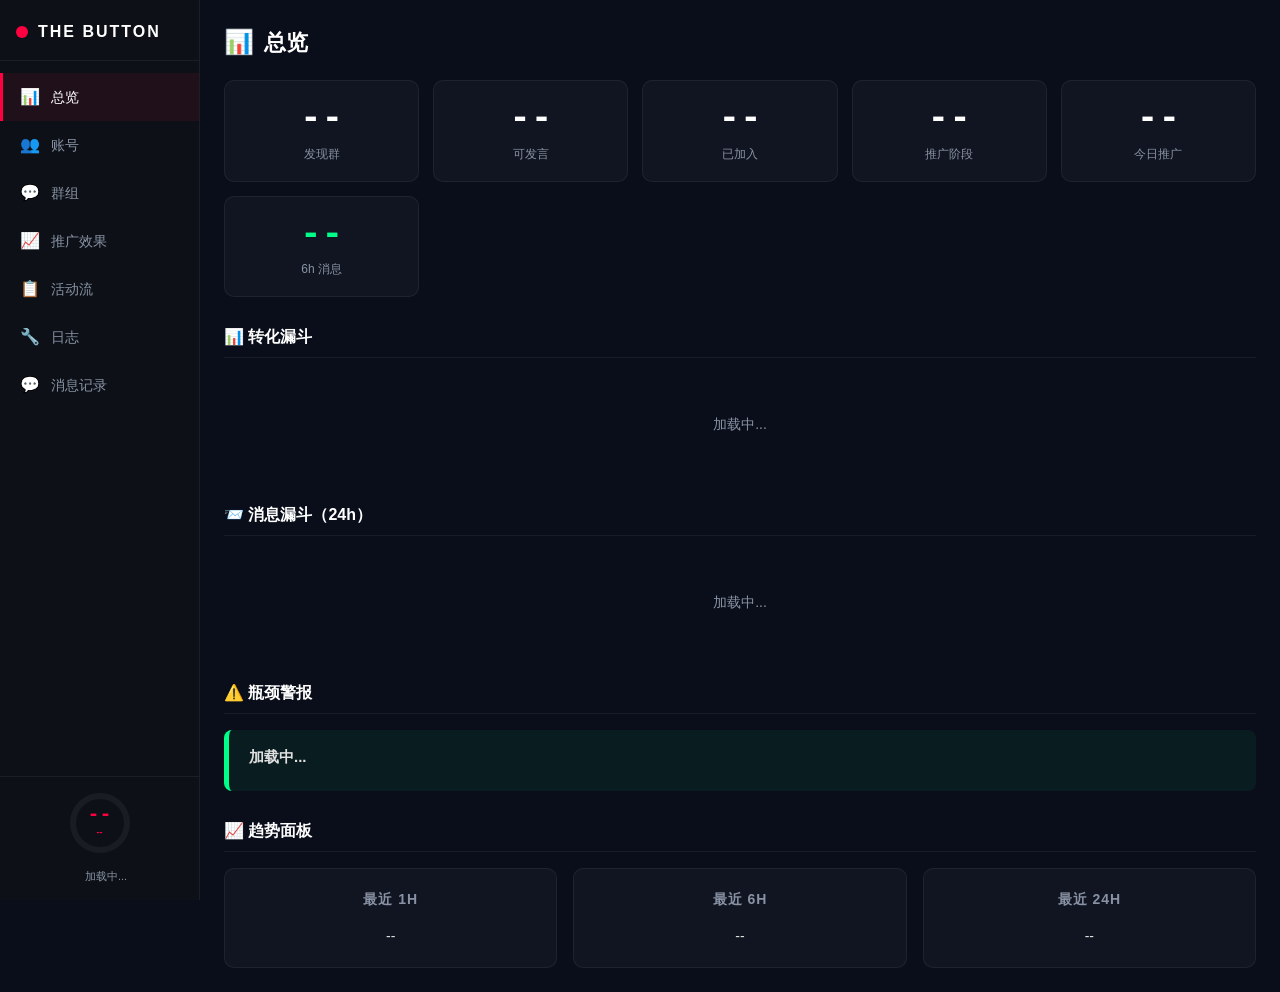
==== dashboard/index.html @ f2b6efcd "Initial public portfolio: multi-agent orchestration system. Redacted sessions, phones, proxies, and " ====
<!DOCTYPE html>
<html lang="zh-CN">
<head>
<meta charset="UTF-8">
<meta name="viewport" content="width=device-width, initial-scale=1.0">
<title>THE BUTTON — 推广作战中心</title>
<style>
/* ══════════════════════════════════════════
   SIDEBAR DASHBOARD — Pure CSS + JS
   ══════════════════════════════════════════ */

/* ── Reset ── */
*, *::before, *::after { box-sizing: border-box; margin: 0; padding: 0; }

:root {
  --bg: #0a0e1a;
  --sidebar-bg: #0d1117;
  --accent: #ff0040;
  --success: #00ff88;
  --warn: #ffaa00;
  --card-bg: rgba(255,255,255,0.03);
  --card-border: rgba(255,255,255,0.06);
  --text: #e0e0e0;
  --text-dim: #8892a4;
  --num: #ffffff;
  --font-mono: 'Courier New', 'Consolas', monospace;
  --sidebar-w: 200px;
}

html { font-size: 14px; }
body {
  font-family: -apple-system, BlinkMacSystemFont, 'Segoe UI', 'PingFang SC', 'Microsoft YaHei', sans-serif;
  background: var(--bg);
  color: var(--text);
  min-height: 100vh;
  line-height: 1.5;
  overflow-x: hidden;
}

/* ── Scrollbar ── */
::-webkit-scrollbar { width: 6px; }
::-webkit-scrollbar-track { background: transparent; }
::-webkit-scrollbar-thumb { background: rgba(255,255,255,0.1); border-radius: 3px; }

/* ══════════════════════════════════════════
   SIDEBAR
   ══════════════════════════════════════════ */
.sidebar {
  position: fixed; left: 0; top: 0; bottom: 0;
  width: var(--sidebar-w);
  background: var(--sidebar-bg);
  border-right: 1px solid rgba(255,255,255,0.06);
  display: flex; flex-direction: column;
  z-index: 200;
  transition: transform 0.3s ease;
}

.sidebar-logo {
  display: flex; align-items: center; gap: 10px;
  padding: 20px 16px 16px;
  border-bottom: 1px solid rgba(255,255,255,0.06);
}
.sidebar-logo-dot {
  width: 12px; height: 12px; border-radius: 50%; background: var(--accent);
  animation: pulse-dot 1.5s infinite; flex-shrink: 0;
}
.sidebar-logo-text {
  font-size: 16px; font-weight: 800; letter-spacing: 2px; color: #fff;
  text-transform: uppercase;
}

.sidebar-nav {
  flex: 1; padding: 12px 0; overflow-y: auto;
}

.nav-item {
  display: flex; align-items: center; gap: 10px;
  padding: 12px 16px; cursor: pointer; position: relative;
  color: var(--text-dim); font-size: 14px; font-weight: 500;
  transition: all 0.2s; border-left: 3px solid transparent;
  user-select: none;
}
.nav-item:hover {
  background: rgba(255,255,255,0.04); color: var(--text);
}
.nav-item.active {
  background: rgba(255,0,64,0.08); color: #fff;
  border-left-color: var(--accent);
}
.nav-item-icon { font-size: 16px; width: 22px; text-align: center; flex-shrink: 0; }
.nav-item-label { white-space: nowrap; }

.sidebar-bottom {
  border-top: 1px solid rgba(255,255,255,0.06);
  padding: 16px; display: flex; flex-direction: column; align-items: center; gap: 8px;
}

/* Sidebar mini score ring */
.sidebar-ring-wrap { position: relative; width: 60px; height: 60px; }
.sidebar-ring {
  width: 100%; height: 100%; border-radius: 50%;
  background: conic-gradient(var(--accent) 0deg, rgba(255,255,255,0.05) 0deg);
  display: flex; align-items: center; justify-content: center;
  transition: background 0.8s ease;
}
.sidebar-ring-inner {
  width: 48px; height: 48px; border-radius: 50%;
  background: var(--sidebar-bg);
  display: flex; flex-direction: column; align-items: center; justify-content: center;
}
.sidebar-score-num {
  font-size: 20px; font-weight: 900; line-height: 1;
  font-family: var(--font-mono);
  transition: color 0.5s;
}
.sidebar-score-label {
  font-size: 9px; font-weight: 700; margin-top: 1px;
  color: var(--accent);
}

.sidebar-pulse {
  font-size: 11px; color: var(--text-dim); text-align: center; line-height: 1.4;
}
.sidebar-pulse-dot {
  display: inline-block; width: 6px; height: 6px; border-radius: 50%;
  margin-right: 4px; vertical-align: middle;
}
.sidebar-pulse-dot.green { background: var(--success); animation: pulse-dot 1.5s infinite; }
.sidebar-pulse-dot.yellow { background: var(--warn); }
.sidebar-pulse-dot.red { background: var(--accent); }

/* ── Hamburger (mobile) ── */
.hamburger {
  display: none; position: fixed; top: 12px; left: 12px; z-index: 300;
  width: 40px; height: 40px; border-radius: 8px;
  background: var(--sidebar-bg); border: 1px solid rgba(255,255,255,0.1);
  cursor: pointer; align-items: center; justify-content: center;
  font-size: 20px; color: #fff;
}
.sidebar-overlay {
  display: none; position: fixed; inset: 0; background: rgba(0,0,0,0.5);
  z-index: 150;
}

/* ══════════════════════════════════════════
   CONTENT AREA
   ══════════════════════════════════════════ */
.content {
  margin-left: var(--sidebar-w);
  padding: 24px;
  min-height: 100vh;
}

.page { display: none; }
.page.active { display: block; }

.page-title {
  font-size: 22px; font-weight: 800; color: #fff; margin-bottom: 20px;
  display: flex; align-items: center; gap: 10px;
}
.page-title-icon { font-size: 24px; }

/* ══════════════════════════════════════════
   OVERVIEW PAGE
   ══════════════════════════════════════════ */
.kpi-cards {
  display: grid; grid-template-columns: repeat(auto-fill, minmax(180px, 1fr)); gap: 14px;
  margin-bottom: 28px;
}
.kpi-card {
  background: var(--card-bg); border: 1px solid var(--card-border); border-radius: 10px;
  padding: 18px; text-align: center;
  transition: border-color 0.3s;
}
.kpi-card:hover { border-color: rgba(255,255,255,0.12); }
.kpi-card-num {
  font-size: 36px; font-weight: 900; color: var(--num); font-family: var(--font-mono);
  line-height: 1.1; transition: transform 0.3s;
}
.kpi-card-label { font-size: 12px; color: var(--text-dim); margin-top: 6px; }

/* Funnel */
.section-title {
  font-size: 16px; font-weight: 700; color: #fff; margin-bottom: 16px;
  display: flex; align-items: center; gap: 8px;
  padding-bottom: 8px; border-bottom: 1px solid var(--card-border);
}
.funnel-row {
  display: flex; align-items: center; gap: 12px;
  margin-bottom: 8px; padding: 6px 0;
}
.funnel-label { width: 100px; font-size: 13px; color: var(--text-dim); text-align: right; flex-shrink: 0; }
.funnel-num { width: 60px; font-size: 20px; font-weight: 800; color: var(--num); font-family: var(--font-mono); text-align: right; flex-shrink: 0; }
.funnel-bar-wrap { flex: 1; height: 28px; background: rgba(255,255,255,0.03); border-radius: 4px; overflow: hidden; }
.funnel-bar {
  height: 100%; border-radius: 4px;
  transition: width 0.8s ease;
  min-width: 2px;
}
.funnel-pct { width: 55px; font-size: 13px; color: var(--text-dim); font-family: var(--font-mono); flex-shrink: 0; }
.funnel-bar.fb-0 { background: linear-gradient(90deg, #4488ff, #66aaff); }
.funnel-bar.fb-1 { background: linear-gradient(90deg, #3399ff, #55bbff); }
.funnel-bar.fb-2 { background: linear-gradient(90deg, #22aa66, #44cc88); }
.funnel-bar.fb-3 { background: linear-gradient(90deg, #44bb55, #66dd77); }
.funnel-bar.fb-4 { background: linear-gradient(90deg, #aaaa22, #cccc44); }
.funnel-bar.fb-5 { background: linear-gradient(90deg, #dd8822, #ffaa44); }
.funnel-bar.fb-6 { background: linear-gradient(90deg, #dd4422, #ff6644); }
.funnel-bar.fb-7 { background: linear-gradient(90deg, #cc2244, #ee4466); }

/* Bottleneck */
.alert-box {
  border-radius: 8px; padding: 16px 20px; position: relative;
  border-left: 5px solid var(--accent);
  background: rgba(255,0,64,0.06);
  animation: alert-shake 4s ease-in-out infinite;
  margin-bottom: 20px;
}
.alert-box.alert-green {
  border-left-color: var(--success);
  background: rgba(0,255,136,0.06);
  animation: none;
}
.alert-box.alert-orange {
  border-left-color: var(--warn);
  background: rgba(255,170,0,0.06);
}
.alert-title { font-size: 15px; font-weight: 700; margin-bottom: 6px; }
.alert-desc { font-size: 13px; color: var(--text-dim); line-height: 1.6; }
.alert-tip { font-size: 13px; color: var(--warn); margin-top: 8px; }

@keyframes alert-shake {
  0%, 90%, 100% { transform: translateX(0); }
  92% { transform: translateX(-2px); }
  94% { transform: translateX(2px); }
  96% { transform: translateX(-1px); }
  98% { transform: translateX(1px); }
}

/* Trends */
.trends-grid { display: grid; grid-template-columns: repeat(3, 1fr); gap: 16px; }
.trend-col {
  background: var(--card-bg); border: 1px solid var(--card-border);
  border-radius: 10px; padding: 20px; text-align: center;
}
.trend-period { font-size: 14px; font-weight: 700; color: var(--text-dim); margin-bottom: 16px; text-transform: uppercase; letter-spacing: 1px; }
.trend-item { margin-bottom: 12px; }
.trend-num { font-size: 28px; font-weight: 800; color: var(--num); font-family: var(--font-mono); }
.trend-label { font-size: 12px; color: var(--text-dim); margin-top: 2px; }

/* ══════════════════════════════════════════
   ACCOUNTS PAGE
   ══════════════════════════════════════════ */
.accounts-grid {
  display: flex; flex-direction: column; gap: 6px;
}
.account-card {
  background: var(--card-bg); border-radius: 8px; padding: 0;
  border: 1px solid var(--card-border);
  transition: border-color 0.3s;
  overflow: hidden;
}
.account-card:hover { border-color: rgba(255,255,255,0.12); }
.account-card.expanded { border-color: rgba(255,0,64,0.3); }
.account-row {
  display: flex; align-items: center; gap: 12px; padding: 10px 14px; cursor: pointer;
}
.account-row:hover { background: rgba(255,255,255,0.02); }
.account-status-dot { width: 8px; height: 8px; border-radius: 50%; flex-shrink: 0; }
.account-id { font-weight: 700; font-size: 13px; color: #fff; width: 32px; flex-shrink: 0; }
.account-phone { font-size: 13px; color: var(--text-dim); width: 110px; flex-shrink: 0; font-family: var(--font-mono); }
.account-stat { font-size: 12px; color: var(--text-dim); text-align: center; min-width: 55px; }
.account-stat-val { font-size: 16px; font-weight: 700; color: #fff; }
.account-stat-label { font-size: 10px; margin-top: 1px; }
.account-idle-tag { font-size: 11px; color: var(--accent); font-weight: 700; }
.account-expand-btn {
  margin-left: auto; font-size: 18px; color: var(--text-dim); flex-shrink: 0;
  width: 32px; text-align: center; transition: transform 0.3s;
}
.account-card.expanded .account-expand-btn { transform: rotate(180deg); }
.account-groups-inner {
  display: none; padding: 8px 14px 12px; border-top: 1px solid rgba(255,255,255,0.05);
  overflow-x: auto;
}
.account-card.expanded .account-groups-inner { display: block; }
.account-groups-inner table { width: 100%; min-width: 400px; }
.account-name { display: none; } /* legacy, unused in new layout */
.account-meta { display: none; } /* legacy, unused in new layout */

/* ══════════════════════════════════════════
   GROUPS PAGE
   ══════════════════════════════════════════ */
.group-filters { display: flex; gap: 8px; margin-bottom: 14px; flex-wrap: wrap; }
.grade-btn {
  padding: 5px 16px; border-radius: 16px; border: 1px solid var(--card-border);
  background: transparent; color: var(--text-dim); font-size: 13px; cursor: pointer;
  transition: all 0.2s;
}
.grade-btn:hover, .grade-btn.active { background: var(--accent); color: #fff; border-color: var(--accent); }

.status-filter { display: flex; gap: 8px; margin-bottom: 14px; }
.status-btn {
  padding: 5px 16px; border-radius: 16px; border: 1px solid var(--card-border);
  background: transparent; color: var(--text-dim); font-size: 13px; cursor: pointer;
  transition: all 0.2s;
}
.status-btn:hover, .status-btn.active { background: rgba(255,255,255,0.1); color: #fff; border-color: rgba(255,255,255,0.2); }

.data-table { width: 100%; border-collapse: collapse; font-size: 13px; }
.data-table th {
  text-align: left; padding: 10px 12px; color: var(--text-dim); font-weight: 600;
  border-bottom: 1px solid var(--card-border); font-size: 12px; white-space: nowrap;
}
.data-table td { padding: 9px 12px; border-bottom: 1px solid rgba(255,255,255,0.02); }
.data-table tr:hover td { background: rgba(255,255,255,0.02); }
.badge {
  display: inline-block; padding: 2px 8px; border-radius: 10px;
  font-size: 11px; font-weight: 700;
}
.badge-S { background: rgba(255,0,128,0.15); color: #ff0080; }
.badge-A { background: rgba(0,255,136,0.15); color: var(--success); }
.badge-B { background: rgba(68,170,255,0.15); color: #44aaff; }
.badge-C { background: rgba(255,170,0,0.15); color: var(--warn); }
.badge-D { background: rgba(255,0,64,0.15); color: var(--accent); }
.badge-F { background: rgba(255,255,255,0.05); color: var(--text-dim); }

.pagination {
  display: flex; align-items: center; gap: 12px; margin-top: 16px; justify-content: center;
}
.page-btn {
  padding: 6px 14px; border-radius: 6px; border: 1px solid var(--card-border);
  background: transparent; color: var(--text); font-size: 13px; cursor: pointer;
  transition: all 0.2s;
}
.page-btn:hover { background: rgba(255,255,255,0.06); }
.page-btn:disabled { opacity: 0.3; cursor: not-allowed; }
.page-info { font-size: 13px; color: var(--text-dim); }

/* ══════════════════════════════════════════
   PROMO PAGE
   ══════════════════════════════════════════ */
.promo-section { margin-bottom: 28px; }
.progress-wrap {
  background: rgba(255,255,255,0.05); border-radius: 8px; height: 24px;
  overflow: hidden; position: relative; margin-top: 8px;
}
.progress-bar {
  height: 100%; border-radius: 8px;
  background: linear-gradient(90deg, var(--accent), #ff4466);
  transition: width 0.8s ease;
  display: flex; align-items: center; justify-content: flex-end; padding-right: 8px;
  font-size: 11px; font-weight: 700; color: #fff; min-width: 30px;
}
.promo-stat-row {
  display: flex; justify-content: space-between; align-items: center;
  padding: 8px 0; border-bottom: 1px solid rgba(255,255,255,0.03);
  font-size: 13px;
}
.promo-stat-label { color: var(--text-dim); }
.promo-stat-val { color: var(--num); font-weight: 700; font-family: var(--font-mono); }

.top-list { margin-top: 8px; }
.top-item {
  display: flex; align-items: center; gap: 10px; padding: 6px 0;
  border-bottom: 1px solid rgba(255,255,255,0.02); font-size: 13px;
}
.top-rank { width: 24px; height: 24px; border-radius: 50%; background: rgba(255,255,255,0.06); display: flex; align-items: center; justify-content: center; font-size: 11px; font-weight: 700; color: var(--text-dim); flex-shrink: 0; }
.top-name { flex: 1; overflow: hidden; text-overflow: ellipsis; white-space: nowrap; }
.top-val { font-family: var(--font-mono); font-weight: 700; color: var(--num); flex-shrink: 0; }

.phase-bars { margin-top: 8px; }
.phase-bar-row { display: flex; align-items: center; gap: 10px; margin-bottom: 6px; }
.phase-bar-label { width: 100px; font-size: 12px; color: var(--text-dim); text-align: right; flex-shrink: 0; }
.phase-bar-track { flex: 1; height: 20px; background: rgba(255,255,255,0.03); border-radius: 4px; overflow: hidden; }
.phase-bar-fill { height: 100%; border-radius: 4px; transition: width 0.6s ease; background: linear-gradient(90deg, #4488ff, #66aaff); }
.phase-bar-val { width: 40px; font-size: 12px; color: var(--text-dim); font-family: var(--font-mono); flex-shrink: 0; }

/* ══════════════════════════════════════════
   ACTIVITY PAGE
   ══════════════════════════════════════════ */
.timeline { position: relative; padding-left: 28px; }
.timeline::before {
  content: ''; position: absolute; left: 10px; top: 0; bottom: 0;
  width: 2px; background: rgba(255,255,255,0.06);
}
.timeline-item {
  position: relative; padding: 10px 0 10px 0;
  border-bottom: 1px solid rgba(255,255,255,0.02);
}
.timeline-item::before {
  content: ''; position: absolute; left: -22px; top: 14px;
  width: 8px; height: 8px; border-radius: 50%;
  background: var(--card-border);
}
.timeline-item.type-link::before { background: #4488ff; }
.timeline-item.type-message::before { background: var(--success); }
.timeline-item.type-join::before { background: #ff6b00; }
.timeline-item.type-discover::before { background: #ff0080; }
.timeline-time { font-size: 11px; color: var(--text-dim); font-family: var(--font-mono); }
.timeline-icon { margin-right: 6px; }
.timeline-text { font-size: 13px; color: var(--text); margin-top: 2px; }

/* ══════════════════════════════════════════
   LOGS PAGE
   ══════════════════════════════════════════ */
.log-container {
  background: #050810; border-radius: 8px; padding: 16px;
  font-family: var(--font-mono); font-size: 12px; line-height: 1.8;
  height: calc(100vh - 120px); overflow-y: auto; color: #88cc88;
}
.log-line { white-space: pre-wrap; word-break: break-all; }
.log-line .log-ts { color: #555; }
.log-line .log-warn { color: var(--warn); font-weight: 600; }
.log-line .log-err { color: var(--accent); font-weight: 600; }
.log-line .log-info { color: #66aaff; }
.log-line .log-success { color: var(--success); }

/* ══════════════════════════════════════════
   ANIMATIONS
   ══════════════════════════════════════════ */
.num-flash { animation: num-pop 0.4s ease; }
@keyframes num-pop {
  0% { transform: scale(1); }
  30% { transform: scale(1.12); filter: brightness(1.5); }
  100% { transform: scale(1); filter: brightness(1); }
}

@keyframes pulse-dot {
  0%, 100% { opacity: 1; transform: scale(1); }
  50% { opacity: 0.4; transform: scale(0.7); }
}

/* Score tiers */
.score-tier-red { color: var(--accent); }
.score-tier-orange { color: #ff6b00; }
.score-tier-yellow { color: var(--warn); }
.score-tier-green { color: #44cc77; }
.score-tier-neon { color: var(--success); animation: neon-pulse 1.5s infinite; }

@keyframes neon-pulse {
  0%, 100% { text-shadow: 0 0 10px var(--success), 0 0 30px var(--success), 0 0 60px rgba(0,255,136,0.3); }
  50% { text-shadow: 0 0 20px var(--success), 0 0 50px var(--success), 0 0 100px rgba(0,255,136,0.5); }
}

/* ── Loading placeholder ── */
.loading-msg {
  padding: 40px; text-align: center; color: var(--text-dim); font-size: 14px;
}

/* ══════════════════════════════════════════
   RESPONSIVE — Mobile (<768px)
   ══════════════════════════════════════════ */
@media (max-width: 768px) {
  .sidebar { transform: translateX(-100%); }
  .sidebar.open { transform: translateX(0); }
  .sidebar-overlay.open { display: block; }
  .hamburger { display: flex; }
  .content { margin-left: 0; padding: 16px; padding-top: 60px; }
  .kpi-cards { grid-template-columns: repeat(2, 1fr); }
  .trends-grid { grid-template-columns: 1fr; }
  .accounts-grid { grid-template-columns: 1fr; }
  .data-table { font-size: 12px; }
  .data-table th, .data-table td { padding: 6px 8px; }
  .page-title { font-size: 18px; }
}

@media (max-width: 480px) {
  .kpi-cards { grid-template-columns: 1fr 1fr; gap: 8px; }
  .kpi-card { padding: 12px; }
  .kpi-card-num { font-size: 28px; }
  .funnel-row { flex-wrap: wrap; }
  .funnel-label { width: 70px; font-size: 12px; }
  .funnel-num { font-size: 16px; width: 45px; }
}
</style>
</head>
<body>

<!-- ═══════════════════════════════════════
     HAMBURGER (mobile only)
     ═══════════════════════════════════════ -->
<button class="hamburger" id="hamburger" onclick="toggleSidebar()">☰</button>
<div class="sidebar-overlay" id="sidebar-overlay" onclick="toggleSidebar()"></div>

<!-- ═══════════════════════════════════════
     SIDEBAR
     ═══════════════════════════════════════ -->
<nav class="sidebar" id="sidebar">
  <div class="sidebar-logo">
    <div class="sidebar-logo-dot"></div>
    <span class="sidebar-logo-text">THE BUTTON</span>
  </div>

  <div class="sidebar-nav">
    <div class="nav-item active" id="nav-overview" onclick="switchPage('overview')">
      <span class="nav-item-icon">📊</span><span class="nav-item-label">总览</span>
    </div>
    <div class="nav-item" id="nav-accounts" onclick="switchPage('accounts')">
      <span class="nav-item-icon">👥</span><span class="nav-item-label">账号</span>
    </div>
    <div class="nav-item" id="nav-groups" onclick="switchPage('groups')">
      <span class="nav-item-icon">💬</span><span class="nav-item-label">群组</span>
    </div>
    <div class="nav-item" id="nav-promo" onclick="switchPage('promo')">
      <span class="nav-item-icon">📈</span><span class="nav-item-label">推广效果</span>
    </div>
    <div class="nav-item" id="nav-activity" onclick="switchPage('activity')">
      <span class="nav-item-icon">📋</span><span class="nav-item-label">活动流</span>
    </div>
    <div class="nav-item" id="nav-logs" onclick="switchPage('logs')">
      <span class="nav-item-icon">🔧</span><span class="nav-item-label">日志</span>
    </div>
    <div class="nav-item" id="nav-msgview" onclick="switchPage('msgview')">
      <span class="nav-item-icon">💬</span><span class="nav-item-label">消息记录</span>
    </div>
  </div>

  <div class="sidebar-bottom">
    <div class="sidebar-ring-wrap">
      <div class="sidebar-ring" id="sidebar-ring">
        <div class="sidebar-ring-inner">
          <div class="sidebar-score-num score-tier-red" id="sidebar-score-num">--</div>
          <div class="sidebar-score-label" id="sidebar-score-label">--</div>
        </div>
      </div>
    </div>
    <div id="sidebar-score-details"></div>
    <div class="sidebar-pulse" id="sidebar-pulse">
      <span class="sidebar-pulse-dot"></span> 加载中...
    </div>
  </div>
</nav>

<!-- ═══════════════════════════════════════
     CONTENT AREA
     ═══════════════════════════════════════ -->
<div class="content">

  <!-- ══ PAGE: OVERVIEW ══ -->
  <div class="page active" id="page-overview">
    <div class="page-title"><span class="page-title-icon">📊</span> 总览</div>

    <div class="kpi-cards" id="kpi-cards">
      <div class="kpi-card"><div class="kpi-card-num" id="kpi-discovered">--</div><div class="kpi-card-label">发现群</div></div>
      <div class="kpi-card"><div class="kpi-card-num" id="kpi-speakable">--</div><div class="kpi-card-label">可发言</div></div>
      <div class="kpi-card"><div class="kpi-card-num" id="kpi-joined">--</div><div class="kpi-card-label">已加入</div></div>
      <div class="kpi-card"><div class="kpi-card-num" id="kpi-phase">--</div><div class="kpi-card-label">推广阶段</div></div>
      <div class="kpi-card"><div class="kpi-card-num" id="kpi-today">--</div><div class="kpi-card-label">今日推广</div></div>
      <div class="kpi-card"><div class="kpi-card-num" id="kpi-msg6h" style="color:var(--success)">--</div><div class="kpi-card-label">6h 消息</div></div>
    </div>

    <section style="margin-bottom:28px">
      <div class="section-title">📊 转化漏斗</div>
      <div id="funnel-container"><div class="loading-msg">加载中...</div></div>
    </section>

    <section style="margin-bottom:28px">
      <div class="section-title">📨 消息漏斗（24h）</div>
      <div id="msg-funnel-container"><div class="loading-msg">加载中...</div></div>
    </section>

    <section style="margin-bottom:28px">
      <div id="delivery-rate-card"></div>
    </section>

    <section style="margin-bottom:28px">
      <div id="join-failures-card"></div>
    </section>

    <section style="margin-bottom:28px" id="bottleneck-section">
      <div class="section-title">⚠️ 瓶颈警报</div>
      <div id="bottleneck-container"><div class="alert-box alert-green"><div class="alert-title">加载中...</div></div></div>
    </section>

    <section>
      <div class="section-title">📈 趋势面板</div>
      <div class="trends-grid" id="trends-grid">
        <div class="trend-col"><div class="trend-period">最近 1h</div><div id="trend-1h">--</div></div>
        <div class="trend-col"><div class="trend-period">最近 6h</div><div id="trend-6h">--</div></div>
        <div class="trend-col"><div class="trend-period">最近 24h</div><div id="trend-24h">--</div></div>
      </div>
    </section>
  </div>

  <!-- ══ PAGE: ACCOUNTS ══ -->
  <div class="page" id="page-accounts">
    <div class="page-title"><span class="page-title-icon">👥</span> 账号状态 <span id="accounts-count" style="font-size:14px;color:var(--text-dim);font-weight:400"></span></div>
    <div id="accounts-summary" style="margin-bottom:16px"></div>
    <div class="accounts-grid" id="accounts-grid"><div class="loading-msg">加载中...</div></div>
  </div>

  <!-- ══ PAGE: GROUPS ══ -->
  <div class="page" id="page-groups">
    <div class="page-title"><span class="page-title-icon">💬</span> 群组 <span id="groups-count" style="font-size:14px;color:var(--text-dim);font-weight:400"></span></div>

    <!-- Join trend chart -->
    <div class="card" style="margin-bottom:16px;padding:14px">
      <div style="display:flex;justify-content:space-between;align-items:center;margin-bottom:10px">
        <div style="font-weight:700;font-size:14px">📈 加群速率（48h）</div>
        <div id="join-trend-summary" style="font-size:12px;color:var(--text-dim)"></div>
      </div>
      <div id="join-trend-chart" style="width:100%;overflow-x:auto"></div>
    </div>

    <div class="group-filters" id="group-filters">
      <button class="grade-btn active" data-grade="" onclick="filterGroups('')">全部</button>
      <button class="grade-btn" data-grade="S" onclick="filterGroups('S')">S</button>
      <button class="grade-btn" data-grade="A" onclick="filterGroups('A')">A</button>
      <button class="grade-btn" data-grade="B" onclick="filterGroups('B')">B</button>
      <button class="grade-btn" data-grade="C" onclick="filterGroups('C')">C</button>
    </div>
    <div class="status-filter" id="status-filter">
      <button class="status-btn active" data-status="" onclick="filterStatus('')">全部</button>
      <button class="status-btn" data-status="speakable" onclick="filterStatus('speakable')">可发言</button>
      <button class="status-btn" data-status="readonly" onclick="filterStatus('readonly')">只读</button>
    </div>
    <div id="groups-table-wrap" style="overflow-x:auto"><div class="loading-msg">加载中...</div></div>
    <div class="pagination" id="groups-pagination"></div>
  </div>

  <!-- ══ PAGE: PROMO ══ -->
  <div class="page" id="page-promo">
    <div class="page-title"><span class="page-title-icon">📈</span> 推广效果</div>

    <div class="promo-section">
      <div class="section-title">消息成功率</div>
      <div id="promo-success-rate"><div class="loading-msg">加载中...</div></div>
    </div>

    <div class="promo-section">
      <div class="section-title">错误分类</div>
      <div id="promo-errors"><div class="loading-msg">加载中...</div></div>
    </div>

    <div style="display:grid;grid-template-columns:1fr 1fr;gap:20px">
      <div class="promo-section">
        <div class="section-title">按群分布 Top 10</div>
        <div id="promo-by-group"><div class="loading-msg">加载中...</div></div>
      </div>
      <div class="promo-section">
        <div class="section-title">按账号分布</div>
        <div id="promo-by-account"><div class="loading-msg">加载中...</div></div>
      </div>
    </div>

    <div class="promo-section">
      <div class="section-title">Phase 分布</div>
      <div id="promo-phases"><div class="loading-msg">加载中...</div></div>
    </div>
  </div>

  <!-- ══ PAGE: ACTIVITY ══ -->
  <div class="page" id="page-activity">
    <div class="page-title"><span class="page-title-icon">📋</span> 活动流 <span id="activity-count" style="font-size:14px;color:var(--text-dim);font-weight:400"></span></div>
    <div class="timeline" id="activity-timeline"><div class="loading-msg">加载中...</div></div>
  </div>

  <!-- ══ PAGE: LOGS ══ -->
  <div class="page" id="page-logs">
    <div class="page-title"><span class="page-title-icon">🔧</span> 实时日志 <span id="logs-count" style="font-size:14px;color:var(--text-dim);font-weight:400"></span></div>
    <div class="log-container" id="log-container"><div style="color:var(--text-dim)">加载中...</div></div>
  </div>

  <!-- ══ PAGE: MESSAGE VIEW ══ -->
  <div class="page" id="page-msgview">
    <div class="page-title"><span class="page-title-icon">💬</span> 消息记录</div>

    <!-- Account selector -->
    <div style="display:flex;gap:8px;margin-bottom:16px;flex-wrap:wrap;align-items:center">
      <span style="font-size:13px;color:var(--text-dim)">选择账号：</span>
      <button class="grade-btn active" data-acct="all" onclick="selectMsgAccount('all')">全部</button>
      <div id="msg-account-btns" style="display:flex;gap:6px;flex-wrap:wrap"></div>
    </div>

    <!-- Stats bar -->
    <div id="msg-stats" style="font-size:12px;color:var(--text-dim);margin-bottom:12px"></div>

    <!-- Message list -->
    <div id="msg-list" style="display:flex;flex-direction:column;gap:10px">
      <div class="loading-msg">加载中...</div>
    </div>
  </div>

</div><!-- /content -->

<!-- ═══════════════════════════════════════
     JAVASCRIPT
     ═══════════════════════════════════════ -->
<script>
/* ══════════════════════════════════════════
   STATE
   ══════════════════════════════════════════ */
const pages = ['overview', 'accounts', 'groups', 'promo', 'activity', 'logs', 'msgview'];
let currentPage = 'overview';

// Persisted state across refreshes
let expandedAccounts = {};  // { accountId: true/false }
let showReadonlyAccounts = {};  // { accountId: true/false }
let groupPage = 1;
let currentGradeFilter = '';
let currentStatusFilter = '';
let prevScoreNum = null;
let prevFunnelNums = {};
let prevTrendNums = {};
let prevKpiNums = {};

/* ══════════════════════════════════════════
   UTILS
   ══════════════════════════════════════════ */
function $(sel) { return document.querySelector(sel); }
function $$(sel) { return document.querySelectorAll(sel); }

async function apiFetch(url) {
  try {
    const r = await fetch(url);
    if (!r.ok) throw new Error(r.status);
    return await r.json();
  } catch (e) {
    console.warn('API error:', url, e);
    return null;
  }
}

function escHtml(s) {
  const d = document.createElement('div');
  d.textContent = s;
  return d.innerHTML;
}

function flashNum(el) {
  el.classList.remove('num-flash');
  void el.offsetWidth;
  el.classList.add('num-flash');
}

function formatAgo(sec) {
  if (sec === undefined || sec === null) return '--';
  if (sec < 60) return sec + '秒前';
  if (sec < 3600) return Math.floor(sec / 60) + '分钟前';
  if (sec < 86400) return Math.floor(sec / 3600) + '小时前';
  return Math.floor(sec / 86400) + '天前';
}

/* ══════════════════════════════════════════
   SIDEBAR — Mobile Toggle
   ══════════════════════════════════════════ */
function toggleSidebar() {
  const sb = $('#sidebar');
  const ov = $('#sidebar-overlay');
  sb.classList.toggle('open');
  ov.classList.toggle('open');
}

/* ══════════════════════════════════════════
   PAGE NAVIGATION
   ══════════════════════════════════════════ */
function switchPage(page) {
  currentPage = page;
  pages.forEach(p => {
    const pageEl = $('#page-' + p);
    const navEl = $('#nav-' + p);
    if (pageEl) pageEl.classList.toggle('active', p === page);
    if (navEl) navEl.classList.toggle('active', p === page);
  });
  // Close mobile sidebar
  $('#sidebar').classList.remove('open');
  $('#sidebar-overlay').classList.remove('open');
  // Refresh current page data
  refreshCurrentPage();
}

/* ══════════════════════════════════════════
   SCORE HELPERS
   ══════════════════════════════════════════ */
function getScoreTier(score) {
  if (score >= 85) return 'score-tier-neon';
  if (score >= 70) return 'score-tier-green';
  if (score >= 50) return 'score-tier-yellow';
  if (score >= 30) return 'score-tier-orange';
  return 'score-tier-red';
}

function getScoreColor(score) {
  if (score >= 85) return '#00ff88';
  if (score >= 70) return '#44cc77';
  if (score >= 50) return '#ffaa00';
  if (score >= 30) return '#ff6b00';
  return '#ff0040';
}

function getScoreLabel(score) {
  if (score >= 85) return '极强';
  if (score >= 70) return '强劲';
  if (score >= 50) return '中等';
  if (score >= 30) return '偏弱';
  return '较弱';
}

/* ══════════════════════════════════════════
   SIDEBAR RENDERING
   ══════════════════════════════════════════ */
function renderSidebarScore(kpi) {
  if (!kpi) return;
  const score = Math.round(kpi.score !== undefined ? kpi.score : 0);
  const label = kpi.score_label || getScoreLabel(score);
  const color = getScoreColor(score);
  const deg = Math.round((score / 100) * 360);

  const numEl = $('#sidebar-score-num');
  const labelEl = $('#sidebar-score-label');
  const ringEl = $('#sidebar-ring');

  numEl.textContent = score;
  numEl.className = 'sidebar-score-num ' + getScoreTier(score);
  if (prevScoreNum !== null && prevScoreNum !== score) flashNum(numEl);
  prevScoreNum = score;

  labelEl.textContent = label;
  labelEl.style.color = color;
  ringEl.style.background = 'conic-gradient(' + color + ' 0deg, ' + color + ' ' + deg + 'deg, rgba(255,255,255,0.05) ' + deg + 'deg)';

  // Score details panel
  const detailsEl = $('#sidebar-score-details');
  if (!detailsEl) return;
  const dims = kpi.score_dimensions;
  if (!dims) { detailsEl.innerHTML = ''; return; }

  const dimNames = {
    coverage: '覆盖', penetration: '渗透', output: '产出', promo: '推广', growth: '增长',
  };
  const dimIcons = {
    coverage: '🌐', penetration: '🎯', output: '📤', promo: '📢', growth: '📈',
  };

  let dhtml = '<details' + (_scoreDetailsOpen ? ' open' : '') + ' ontoggle="_scoreDetailsOpen=this.open" style="margin-top:8px;font-size:11px">'
    + '<summary style="cursor:pointer;color:#888;text-align:center;user-select:none">📊 评分规则</summary>'
    + '<div style="margin-top:6px;padding:8px;background:rgba(0,0,0,0.3);border-radius:6px">';

  ['coverage','penetration','output','promo','growth'].forEach(key => {
    const d = dims[key];
    if (!d) return;
    const pct = Math.round((d.score / d.max) * 100);
    const barColor = pct >= 70 ? 'var(--success)' : (pct >= 30 ? 'var(--warn)' : 'var(--accent)');
    dhtml += '<div style="margin-bottom:6px">'
      + '<div style="display:flex;justify-content:space-between;align-items:center">'
      + '<span>' + dimIcons[key] + ' ' + dimNames[key] + '</span>'
      + '<span style="color:#fff;font-weight:700">' + d.score + '/' + d.max + '</span>'
      + '</div>'
      + '<div style="height:4px;background:rgba(255,255,255,0.05);border-radius:2px;margin:3px 0;overflow:hidden">'
      + '<div style="height:100%;width:' + pct + '%;background:' + barColor + ';border-radius:2px"></div>'
      + '</div>'
      + '<div style="color:#555;font-size:10px">' + d.rule + '（当前: ' + d.current + '）</div>'
      + '</div>';
  });

  dhtml += '<div style="margin-top:8px;padding-top:6px;border-top:1px solid rgba(255,255,255,0.05);color:#555;font-size:10px;line-height:1.5">'
    + '< 20 差 | 20-39 一般 | 40-59 良好 | 60-79 强劲 | 80+ 爆发'
    + '</div></div></details>';

  detailsEl.innerHTML = dhtml;
}

function renderSidebarPulse(kpi) {
  if (!kpi) return;
  const pulse = kpi.pulse || [];
  const items = Array.isArray(pulse) ? pulse : Object.entries(pulse).map(([k, v]) => ({ label: k, ...v }));
  const el = $('#sidebar-pulse');

  if (items.length === 0) {
    el.innerHTML = '<span class="sidebar-pulse-dot green"></span> 运行中';
    return;
  }

  // Show first pulse item + last update time
  const first = items[0];
  const sec = first.seconds_ago !== undefined ? first.seconds_ago : 9999;
  let dotCls = 'sidebar-pulse-dot ';
  if (sec < 300) dotCls += 'green';
  else if (sec < 1800) dotCls += 'yellow';
  else dotCls += 'red';

  const timeStr = first.ago || formatAgo(sec);
  el.innerHTML = '<span class="' + dotCls + '"></span> '
    + escHtml(first.label || first.name || '心跳') + ' ' + escHtml(timeStr)
    + '<br><span style="font-size:10px;color:#555">' + new Date().toLocaleTimeString() + '</span>';
}

/* ══════════════════════════════════════════
   OVERVIEW PAGE
   ══════════════════════════════════════════ */
function renderOverview(kpi) {
  if (!kpi) return;
  const f = kpi.funnel || {};

  // KPI cards — map to actual API field names
  const cards = [
    { id: 'kpi-discovered', val: f.groups_discovered },
    { id: 'kpi-speakable', val: f.groups_writable },
    { id: 'kpi-joined', val: f.groups_joined },
    { id: 'kpi-phase', val: f.accounts_in_promo },
    { id: 'kpi-today', val: f.promo_messages_today },
    { id: 'kpi-msg6h', val: (kpi.trends || {}).messages_6h },
  ];
  cards.forEach(c => {
    const el = $('#' + c.id);
    if (!el) return;
    const val = c.val !== undefined ? c.val : '--';
    const old = el.textContent;
    el.textContent = typeof val === 'number' ? val.toLocaleString() : val;
    if (old !== '--' && old !== String(val)) flashNum(el);
  });

  // Funnel — convert API object to array for rendering
  const funnelItems = [
    { label: '发现群', value: f.groups_discovered || 0 },
    { label: '可发言', value: f.groups_writable || 0 },
    { label: '已加入', value: f.groups_joined || 0 },
    { label: 'Trust阶段', value: f.accounts_in_trust || 0 },
    { label: 'Promote阶段', value: f.accounts_in_promo || 0 },
    { label: '今日消息', value: f.messages_today || 0 },
    { label: '今日推广', value: f.promo_messages_today || 0 },
    { label: '链接分享', value: f.links_shared_today || 0 },
  ];
  renderFunnel(funnelItems);
  renderMessageFunnel(kpi.message_funnel || null);
  renderBottleneck(kpi.bottleneck || null);
  renderTrends(kpi.trends || null);
  renderDeliveryRate(kpi.message_funnel || null, kpi.funnel || {});
  renderJoinFailures();
}

let _deliveryDetailsOpen = false;
let _scoreDetailsOpen = false;
let _joinFailOpen = false;

async function renderJoinFailures() {
  const container = $('#join-failures-card');
  if (!container) return;
  const data = await apiFetch('/api/join_failures');
  if (!data) return;

  const total = data.total_failures || 0;
  const f24h = data.failures_24h || 0;
  const success = data.total_success || 0;
  const rate = data.success_rate || '0%';
  const neverJoined = data.never_joined_groups || 0;
  const blocked = data.auto_blocked_groups || 0;
  const topFails = data.top_failing_groups || [];

  let html = '<div class="card" style="padding:16px">'
    + '<div style="display:flex;justify-content:space-between;align-items:center">'
    + '<div style="font-weight:700;font-size:14px">❌ 加群失败</div>'
    + '<div style="display:flex;gap:16px;font-size:13px">'
    + '<span>总失败 <strong style="color:var(--accent)">' + total.toLocaleString() + '</strong></span>'
    + '<span>24h <strong>' + f24h.toLocaleString() + '</strong></span>'
    + '<span>成功率 <strong style="color:var(--success)">' + rate + '</strong></span>'
    + '</div></div>'

    + '<div style="display:flex;gap:16px;margin-top:10px;font-size:12px;color:var(--text-dim)">'
    + '<span>✅ 成功加入: ' + success + '</span>'
    + '<span>⏳ 待尝试: ' + neverJoined + '</span>'
    + '<span>🚫 已拉黑: ' + blocked + '</span>'
    + '</div>';

  // Expandable details
  html += '<details' + (_joinFailOpen ? ' open' : '') + ' ontoggle="_joinFailOpen=this.open" style="margin-top:10px;font-size:12px">'
    + '<summary style="cursor:pointer;color:#888;user-select:none">📋 失败最多的群 TOP 10</summary>'
    + '<table class="data-table" style="margin-top:8px;font-size:12px">'
    + '<thead><tr><th>群</th><th>失败次数</th></tr></thead><tbody>';

  topFails.forEach(f => {
    html += '<tr>'
      + '<td style="max-width:200px;overflow:hidden;text-overflow:ellipsis;white-space:nowrap" title="' + escHtml(f.title) + '">' + escHtml(f.group || '-') + '</td>'
      + '<td style="color:var(--accent)">' + f.fails + '</td>'
      + '</tr>';
  });

  html += '</tbody></table></details></div>';
  container.innerHTML = html;
}
function renderDeliveryRate(mf, funnel) {
  const container = $('#delivery-rate-card');
  if (!container) return;

  const attempts = (mf && mf.phase_attempts) || 0;
  const sent = (mf && mf.messages_sent) || funnel.messages_today || 0;
  const rateStr = (mf && mf.success_rate) || (attempts > 0 ? (sent / attempts * 100).toFixed(1) + '%' : '0%');
  const rateNum = parseFloat(rateStr) || 0;

  // Color based on rate
  let color = 'var(--accent)';  // red < 10%
  if (rateNum >= 30) color = 'var(--success)';
  else if (rateNum >= 10) color = 'var(--warn)';

  // Progress bar width
  const barW = Math.min(100, Math.max(1, rateNum));

  let html = '<div class="card" style="padding:16px">'
    + '<div style="display:flex;justify-content:space-between;align-items:center">'
    + '<div style="font-weight:700;font-size:14px">📬 消息投递率</div>'
    + '<div style="font-size:28px;font-weight:800;color:' + color + ';font-family:var(--font-mono)">' + rateStr + '</div>'
    + '</div>'
    + '<div style="height:8px;background:rgba(255,255,255,0.05);border-radius:4px;margin:10px 0 8px;overflow:hidden">'
    + '<div style="height:100%;width:' + barW + '%;background:' + color + ';border-radius:4px;transition:width 0.8s"></div>'
    + '</div>'
    + '<div style="display:flex;justify-content:space-between;font-size:12px;color:var(--text-dim)">'
    + '<span>发言尝试: ' + attempts.toLocaleString() + '</span>'
    + '<span>成功发出: ' + sent.toLocaleString() + '</span>'
    + '</div>';

  // Expandable explanation (preserve open state across refreshes)
  html += '<details' + (_deliveryDetailsOpen ? ' open' : '') + ' ontoggle="_deliveryDetailsOpen=this.open" style="margin-top:10px;font-size:12px;color:var(--text-dim)">'
    + '<summary style="cursor:pointer;color:#888;user-select:none">ℹ️ 投递率怎么算的？</summary>'
    + '<div style="margin-top:8px;padding:10px;background:rgba(0,0,0,0.2);border-radius:6px;line-height:1.6">'
    + '<strong style="color:#ccc">投递率 = 成功发出的消息 ÷ 发言尝试次数</strong><br><br>'
    + '发言尝试 = 系统进入 trust_building 或 soft_promotion 阶段并尝试发消息的次数<br><br>'
    + '消息可能在以下环节丢失：<br>'
    + '&nbsp;&nbsp;1. <span style="color:#ff6b6b">读群消息失败</span> — FloodWait / entity 解析失败<br>'
    + '&nbsp;&nbsp;2. <span style="color:#ffa500">内容生成失败</span> — AI API 超时 / 模板兜底也失败<br>'
    + '&nbsp;&nbsp;3. <span style="color:#ff4444">Telegram 拒绝</span> — ChatAdminRequired（只读群）/ PeerIdInvalid<br><br>'
    + '<strong style="color:#ccc">健康值参考：</strong><br>'
    + '&nbsp;&nbsp;<span style="color:var(--accent)">< 10%</span> 严重异常 &nbsp;|&nbsp; '
    + '<span style="color:var(--warn)">10-30%</span> 需优化 &nbsp;|&nbsp; '
    + '<span style="color:var(--success)">> 30%</span> 正常'
    + '</div></details>';

  html += '</div>';
  container.innerHTML = html;
}

function renderFunnel(funnel) {
  if (!funnel || !funnel.length) return;
  const container = $('#funnel-container');
  const maxVal = funnel[0].value || 1;

  let html = '';
  funnel.forEach((item, i) => {
    const pct = maxVal > 0 ? (item.value / maxVal * 100) : 0;
    const pctStr = i === 0 ? '100%' : (maxVal > 0 ? (item.value / maxVal * 100).toFixed(1) + '%' : '0%');
    const prevKey = item.label;
    const changed = prevFunnelNums[prevKey] !== undefined && prevFunnelNums[prevKey] !== item.value;
    prevFunnelNums[prevKey] = item.value;

    html += '<div class="funnel-row">'
      + '<span class="funnel-label">' + escHtml(item.label) + '</span>'
      + '<span class="funnel-num' + (changed ? ' num-flash' : '') + '">' + item.value.toLocaleString() + '</span>'
      + '<div class="funnel-bar-wrap"><div class="funnel-bar fb-' + i + '" style="width:' + Math.max(pct, 0.5) + '%"></div></div>'
      + '<span class="funnel-pct">' + pctStr + '</span>'
      + '</div>';
  });
  container.innerHTML = html;
}

function renderMessageFunnel(mf) {
  const container = $('#msg-funnel-container');
  if (!mf || !container) return;

  const attempts = mf.phase_attempts || 0;
  // Build waterfall: each step subtracts failures
  const sendFailed = mf.send_failed || 0;
  const contentFailed = mf.content_gen_failed || 0;
  const tgRejected = mf.telegram_rejected || 0;
  const sent = mf.messages_sent || 0;
  const rate = mf.success_rate || 'N/A';

  // Approximate intermediate steps
  const afterFailures = Math.max(sent, attempts - sendFailed - contentFailed - tgRejected);
  const steps = [
    { label: '发言尝试', value: attempts },
    { label: '内容生成成功', value: Math.max(sent, attempts - contentFailed) },
    { label: '发送尝试', value: Math.max(sent, attempts - contentFailed - sendFailed) },
    { label: '发送成功', value: sent },
  ];
  const maxVal = steps[0].value || 1;

  let html = '';
  steps.forEach((item, i) => {
    const pct = maxVal > 0 ? (item.value / maxVal * 100) : 0;
    const pctStr = i === 0 ? '100%' : (maxVal > 0 ? (item.value / maxVal * 100).toFixed(1) + '%' : '0%');
    html += '<div class="funnel-row">'
      + '<span class="funnel-label">' + escHtml(item.label) + '</span>'
      + '<span class="funnel-num">' + item.value.toLocaleString() + '</span>'
      + '<div class="funnel-bar-wrap"><div class="funnel-bar" style="width:' + Math.max(pct, 0.5) + '%;background:linear-gradient(90deg,#ff6b00,' + (i < 2 ? '#ffaa00' : i < 3 ? '#ff0040' : '#00ff88') + ')"></div></div>'
      + '<span class="funnel-pct">' + pctStr + '</span>'
      + '</div>';
  });

  // Summary line
  html += '<div style="margin-top:8px;font-size:12px;color:var(--text-dim);display:flex;gap:16px;flex-wrap:wrap">'
    + '<span>投递率: <strong style="color:' + (sent / Math.max(attempts,1) < 0.1 ? 'var(--accent)' : 'var(--success)') + '">' + rate + '</strong></span>'
    + '<span>发送失败: ' + sendFailed + '</span>'
    + '<span>内容失败: ' + contentFailed + '</span>'
    + '<span>TG拒绝: ' + tgRejected + '</span>'
    + '</div>';

  container.innerHTML = html;
}

function renderBottleneck(bn) {
  const container = $('#bottleneck-container');
  if (!bn) {
    container.innerHTML = '<div class="alert-box alert-green"><div class="alert-title">✅ 系统运行良好</div></div>';
    return;
  }
  const isOk = bn.id === 'ok';
  const severity = bn.severity || (isOk ? 'none' : 'high');
  let cls = 'alert-box';
  if (severity === 'low' || severity === 'none' || isOk) cls += ' alert-green';
  else if (severity === 'medium') cls += ' alert-orange';

  const title = bn.title || bn.label || '瓶颈检测';
  const desc = bn.description || bn.detail || '';

  let html = '<div class="' + cls + '">';
  html += '<div class="alert-title">' + (isOk || severity === 'low' || severity === 'none' ? '✅ ' : '⚠️ ') + escHtml(title) + '</div>';
  if (desc) html += '<div class="alert-desc">' + escHtml(desc) + '</div>';
  if (bn.suggestion) html += '<div class="alert-tip">💡 ' + escHtml(bn.suggestion) + '</div>';
  html += '</div>';
  container.innerHTML = html;
}

function renderIdleAlert(data) {
  if (!data) return;
  const accounts = Array.isArray(data) ? data : (data.accounts || []);
  let idleCount = 0;
  let readonlyPending = 0;
  accounts.forEach(a => {
    const groups = a.groups || [];
    const speakable = groups.filter(g => g.status !== 'readonly').length;
    if (speakable === 0) idleCount++;
    readonlyPending += groups.filter(g => g.status === 'readonly').length;
  });
  const container = $('#bottleneck-container');
  if (!container) return;
  // Append idle-account alert below existing bottleneck content
  let existing = container.querySelector('#idle-alert');
  if (existing) existing.remove();
  if (idleCount > 0 || readonlyPending > 0) {
    const div = document.createElement('div');
    div.id = 'idle-alert';
    div.className = 'alert-box';
    div.style.marginTop = '10px';
    const parts = [];
    if (idleCount > 0) parts.push('⚠️ <strong>' + idleCount + '</strong> 个账号完全闲置（无可发言群）');
    if (readonlyPending > 0) parts.push('<strong>' + readonlyPending + '</strong> 个 readonly 群中账号待退出');
    div.innerHTML = '<div class="alert-title">' + parts.join(' &nbsp;|&nbsp; ') + '</div>';
    container.appendChild(div);
  }
}

function renderTrends(trends) {
  if (!trends) return;
  const periods = [
    { key: '1h', el: $('#trend-1h') },
    { key: '6h', el: $('#trend-6h') },
    { key: '24h', el: $('#trend-24h') },
  ];
  periods.forEach(p => {
    const data = trends[p.key];
    if (!data || !p.el) return;
    const metrics = [
      { key: 'messages', icon: '💬', label: '消息' },
      { key: 'promos', icon: '📢', label: '推广' },
      { key: 'joins', icon: '➕', label: '加群' },
      { key: 'discovered', icon: '🔍', label: '发现' },
    ];
    let html = '';
    metrics.forEach(m => {
      const v = data[m.key] !== undefined ? data[m.key] : '--';
      const tKey = p.key + '_' + m.key;
      const changed = prevTrendNums[tKey] !== undefined && prevTrendNums[tKey] !== v;
      prevTrendNums[tKey] = v;
      html += '<div class="trend-item">'
        + '<div class="trend-num' + (changed ? ' num-flash' : '') + '">' + v + '</div>'
        + '<div class="trend-label">' + m.icon + ' ' + m.label + '</div>'
        + '</div>';
    });
    p.el.innerHTML = html;
  });
}

/* ══════════════════════════════════════════
   ACCOUNTS PAGE
   ══════════════════════════════════════════ */
function renderAccounts(data) {
  if (!data) return;
  const accounts = Array.isArray(data) ? data : (data.accounts || []);
  $('#accounts-count').textContent = accounts.length + ' 个账号';

  if (accounts.length === 0) {
    $('#accounts-grid').innerHTML = '<div class="loading-msg">暂无数据</div>';
    $('#accounts-summary').innerHTML = '';
    return;
  }

  // Compute summary stats
  let idleCount = 0;
  let readonlyPendingCount = 0;
  accounts.forEach(a => {
    const groups = a.groups || [];
    const speakable = groups.filter(g => g.status !== 'readonly').length;
    if (speakable === 0) idleCount++;
    readonlyPendingCount += groups.filter(g => g.status === 'readonly').length;
  });

  let summaryHtml = '';
  if (idleCount > 0 || readonlyPendingCount > 0) {
    summaryHtml = '<div class="alert-box" style="margin-bottom:12px;padding:10px 14px;font-size:13px">';
    const parts = [];
    if (idleCount > 0) parts.push('<span style="color:var(--accent);font-weight:700">⚠️ ' + idleCount + ' 个账号完全闲置</span>');
    if (readonlyPendingCount > 0) parts.push('<span style="color:var(--warn)">' + readonlyPendingCount + ' 个 readonly 群待退出</span>');
    summaryHtml += parts.join(' &nbsp;|&nbsp; ') + '</div>';
  }
  $('#accounts-summary').innerHTML = summaryHtml;

  // Table header
  let html = '<div class="account-card" style="border:none;background:none;padding:0">'
    + '<div class="account-row" style="cursor:default;padding:6px 14px;border-bottom:1px solid rgba(255,255,255,0.05)">'
    + '<div class="account-status-dot" style="visibility:hidden"></div>'
    + '<div class="account-id" style="color:var(--text-dim);font-size:11px">ID</div>'
    + '<div class="account-phone" style="color:var(--text-dim);font-size:11px">手机号</div>'
    + '<div class="account-stat" style="font-size:11px">可发言群</div>'
    + '<div class="account-stat" style="font-size:11px">今日消息</div>'
    + '<div class="account-stat" style="font-size:11px">今日推广</div>'
    + '<div class="account-stat" style="font-size:11px">风险</div>'
    + '<div class="account-stat" style="font-size:11px;min-width:50px">状态</div>'
    + '<div class="account-expand-btn" style="visibility:hidden">▼</div>'
    + '</div></div>';

  accounts.forEach(a => {
    const online = a.status === 'active' || a.status === 'online' || a.connected;
    const groups = a.groups || [];
    const gCount = groups.length;
    const speakable = groups.filter(g => g.status !== 'readonly').length;
    const readonlyCount = gCount - speakable;
    const isIdle = speakable === 0;
    const isExpanded = expandedAccounts[a.id] || false;
    const msgs = a.messages_sent_today || 0;
    const promo = a.promo_messages_today || 0;
    const risk = (a.risk_score || 0).toFixed(2);

    html += '<div class="account-card' + (isExpanded ? ' expanded' : '') + '" data-acct-id="' + a.id + '">'
      + '<div class="account-row" onclick="toggleAccount(' + a.id + ')">'
      + '<div class="account-status-dot" style="background:' + (online ? 'var(--success)' : 'var(--accent)') + '"></div>'
      + '<div class="account-id">#' + a.id + '</div>'
      + '<div class="account-phone">' + escHtml(a.phone || '-') + '</div>'
      + '<div class="account-stat"><div class="account-stat-val">' + speakable + '</div></div>'
      + '<div class="account-stat"><div class="account-stat-val">' + msgs + '</div></div>'
      + '<div class="account-stat"><div class="account-stat-val">' + promo + '</div></div>'
      + '<div class="account-stat"><div class="account-stat-val" style="font-size:13px;color:' + (risk > 0.3 ? 'var(--accent)' : 'var(--text-dim)') + '">' + risk + '</div></div>'
      + '<div class="account-stat" style="min-width:50px">' + (isIdle ? '<span class="account-idle-tag">⚠️闲置</span>' : '<span style="color:var(--success);font-size:11px">正常</span>') + '</div>'
      + '<div class="account-expand-btn">▼</div>'
      + '</div>'
      + '<div class="account-groups-inner">';

    if (gCount === 0) {
      html += '<div style="color:#555;font-size:12px">暂无加入群</div>';
    } else {
      const speakableGrps = groups.filter(g => g.status !== 'readonly');
      const roGrps = groups.filter(g => g.status === 'readonly');

      // Summary line: 有效群 X | 只读 Y
      html += '<div style="font-size:12px;color:var(--text-dim);margin-bottom:6px;display:flex;gap:12px;align-items:center">'
        + '<span style="color:var(--success)">有效群 ' + speakableGrps.length + '</span>'
        + '<span>只读 ' + roGrps.length + '</span>';
      if (roGrps.length > 0) {
        html += '<span class="toggle-ro-btn" onclick="event.stopPropagation();toggleReadonly(' + a.id + ')" style="color:var(--accent);cursor:pointer;font-size:11px;text-decoration:underline">'
          + (showReadonlyAccounts[a.id] ? '隐藏只读' : '显示只读') + '</span>';
      }
      html += '</div>';

      // Active groups table
      if (speakableGrps.length > 0) {
        html += '<table class="data-table" style="font-size:12px">'
          + '<thead><tr><th>群</th><th>成员</th><th>评级</th><th>阶段</th></tr></thead><tbody>';
        speakableGrps.forEach(g => {
          const grade = g.grade || '-';
          const phase = g.phase || '-';
          const phaseColor = {'潜水':'#666','闲聊':'var(--warn)','推广':'var(--success)'}[phase] || '#888';
          const phaseIcon = {'潜水':'🤫','闲聊':'💬','推广':'📢'}[phase] || '❓';
          html += '<tr>'
            + '<td style="max-width:140px;overflow:hidden;text-overflow:ellipsis;white-space:nowrap" title="' + escHtml(g.title || g.tg_group_id || '') + '">' + escHtml(g.title || g.tg_group_id || '-') + '</td>'
            + '<td>' + (g.member_count || 0).toLocaleString() + '</td>'
            + '<td><span class="badge badge-' + grade + '">' + grade + '</span></td>'
            + '<td style="color:' + phaseColor + '">' + phaseIcon + ' ' + phase + '</td>'
            + '</tr>';
        });
        html += '</tbody></table>';
      }

      // Readonly groups (hidden by default, toggle to show)
      if (roGrps.length > 0) {
        const roVis = showReadonlyAccounts[a.id] ? 'block' : 'none';
        html += '<div class="ro-groups-' + a.id + '" style="display:' + roVis + ';margin-top:6px">'
          + '<div style="font-size:11px;color:#555;margin-bottom:4px">🔒 只读群</div>'
          + '<table class="data-table" style="font-size:12px">'
          + '<thead><tr><th>群</th><th>成员</th><th>评级</th><th>状态</th></tr></thead><tbody>';
        roGrps.forEach(g => {
          const grade = g.grade || '-';
          html += '<tr style="color:#555">'
            + '<td style="max-width:140px;overflow:hidden;text-overflow:ellipsis;white-space:nowrap" title="' + escHtml(g.title || g.tg_group_id || '') + '">🔒 ' + escHtml(g.title || g.tg_group_id || '-') + '</td>'
            + '<td>' + (g.member_count || 0).toLocaleString() + '</td>'
            + '<td><span class="badge badge-' + grade + '">' + grade + '</span></td>'
            + '<td>🔒 只读</td>'
            + '</tr>';
        });
        html += '</tbody></table></div>';
      }
    }
    html += '</div></div>';
  });
  $('#accounts-grid').innerHTML = html;
}

function toggleAccount(id) {
  expandedAccounts[id] = !expandedAccounts[id];
  const cards = $$('.account-card[data-acct-id="' + id + '"]');
  cards.forEach(c => c.classList.toggle('expanded', expandedAccounts[id]));
}

function toggleReadonly(id) {
  showReadonlyAccounts[id] = !showReadonlyAccounts[id];
  // Toggle visibility of readonly groups container
  const roDiv = document.querySelector('.ro-groups-' + id);
  if (roDiv) {
    roDiv.style.display = showReadonlyAccounts[id] ? 'block' : 'none';
  }
  // Update button text
  const btns = $$('.toggle-ro-btn');
  btns.forEach(b => {
    if (b.getAttribute('onclick') && b.getAttribute('onclick').includes('toggleReadonly(' + id + ')')) {
      b.textContent = showReadonlyAccounts[id] ? '隐藏只读' : '显示只读';
    }
  });
}

/* ══════════════════════════════════════════
   GROUPS PAGE
   ══════════════════════════════════════════ */
function renderGroups(data) {
  if (!data) return;
  const groups = data.groups || data;
  const total = data.total || (Array.isArray(groups) ? groups.length : 0);
  const perPage = data.per_page || 50;
  const totalPages = Math.ceil(total / perPage) || 1;

  $('#groups-count').textContent = total + ' 个群';

  // Fetch and render join trend chart
  renderJoinTrend();

  if (!Array.isArray(groups) || groups.length === 0) {
    $('#groups-table-wrap').innerHTML = '<div class="loading-msg">暂无数据</div>';
    $('#groups-pagination').innerHTML = '';
    return;
  }

  let html = '<table class="data-table"><thead><tr>'
    + '<th>群名</th><th>成员数</th><th>评级</th><th>状态</th><th>我方号</th><th>加入时间</th>'
    + '</tr></thead><tbody>';
  groups.forEach(g => {
    const grade = g.grade || '-';
    const statusIcon = (g.status === 'readonly') ? '🔒' : '✅';
    const joinedAt = g.first_joined_at;
    let joinedStr = '-';
    if (joinedAt) {
      const d = new Date(joinedAt);
      const now = new Date();
      const diffH = Math.round((now - d) / 3600000);
      if (diffH < 1) joinedStr = '刚刚';
      else if (diffH < 24) joinedStr = diffH + 'h前';
      else joinedStr = Math.round(diffH / 24) + '天前';
    }
    const accounts = g.our_accounts || 0;
    html += '<tr>'
      + '<td style="max-width:200px;overflow:hidden;text-overflow:ellipsis;white-space:nowrap" title="' + escHtml(g.title || g.tg_group_id || '') + '">' + escHtml(g.title || g.tg_group_id || '-') + '</td>'
      + '<td>' + (g.member_count || 0).toLocaleString() + '</td>'
      + '<td><span class="badge badge-' + grade + '">' + grade + '</span></td>'
      + '<td>' + statusIcon + '</td>'
      + '<td>' + (accounts > 0 ? accounts : '<span style="color:#555">-</span>') + '</td>'
      + '<td style="font-size:12px;color:' + (joinedAt ? 'var(--success)' : '#555') + '">' + joinedStr + '</td>'
      + '</tr>';
  });
  html += '</tbody></table>';
  $('#groups-table-wrap').innerHTML = html;

  // Pagination
  let pgHtml = '<button class="page-btn" onclick="changeGroupPage(' + (groupPage - 1) + ')"' + (groupPage <= 1 ? ' disabled' : '') + '>&laquo; 上一页</button>'
    + '<span class="page-info">第 ' + groupPage + ' / ' + totalPages + ' 页</span>'
    + '<button class="page-btn" onclick="changeGroupPage(' + (groupPage + 1) + ')"' + (groupPage >= totalPages ? ' disabled' : '') + '>下一页 &raquo;</button>';
  $('#groups-pagination').innerHTML = pgHtml;
}

async function renderJoinTrend() {
  const data = await apiFetch('/api/join_trend');
  if (!data) return;
  const points = data.points || [];
  const summary = data.summary || {};
  const chart = $('#join-trend-chart');
  const sumEl = $('#join-trend-summary');

  if (sumEl) {
    sumEl.innerHTML = '6h: <strong>' + (summary.last_6h || 0) + '</strong> | '
      + '24h: <strong>' + (summary.last_24h || 0) + '</strong> | '
      + '均速: <strong>' + (summary.avg_per_hour_24h || 0) + '</strong>/h';
  }

  if (!chart || points.length === 0) {
    if (chart) chart.innerHTML = '<div style="color:#555;font-size:12px;text-align:center;padding:20px">暂无数据</div>';
    return;
  }

  // SVG line chart with axes
  const W = 700, H = 140;
  const padL = 35, padR = 10, padT = 10, padB = 30;
  const cW = W - padL - padR;
  const cH = H - padT - padB;
  const maxVal = Math.max(1, ...points.map(p => p.joins));
  const n = points.length;

  // Build path
  const coords = points.map((p, i) => {
    const x = padL + (i / Math.max(n - 1, 1)) * cW;
    const y = padT + cH - (p.joins / maxVal) * cH;
    return { x, y, p };
  });
  const linePath = coords.map((c, i) => (i === 0 ? 'M' : 'L') + c.x.toFixed(1) + ',' + c.y.toFixed(1)).join(' ');
  const areaPath = linePath + ' L' + coords[coords.length - 1].x.toFixed(1) + ',' + (padT + cH) + ' L' + coords[0].x.toFixed(1) + ',' + (padT + cH) + ' Z';

  let svg = '<svg width="100%" viewBox="0 0 ' + W + ' ' + H + '" style="display:block">';

  // Grid lines + Y axis labels
  const yTicks = 4;
  for (let i = 0; i <= yTicks; i++) {
    const val = Math.round(maxVal * (1 - i / yTicks));
    const y = padT + (i / yTicks) * cH;
    svg += '<line x1="' + padL + '" y1="' + y + '" x2="' + (W - padR) + '" y2="' + y + '" stroke="rgba(255,255,255,0.05)" />';
    svg += '<text x="' + (padL - 5) + '" y="' + (y + 4) + '" fill="#666" font-size="10" text-anchor="end">' + val + '</text>';
  }

  // Area fill
  svg += '<path d="' + areaPath + '" fill="rgba(0,255,136,0.08)" />';

  // Line
  svg += '<path d="' + linePath + '" fill="none" stroke="#00ff88" stroke-width="2" />';

  // Dots + X axis labels (every 6 hours)
  coords.forEach((c, i) => {
    // Dot
    svg += '<circle cx="' + c.x.toFixed(1) + '" cy="' + c.y.toFixed(1) + '" r="3" fill="#00ff88" stroke="#0a0e1a" stroke-width="1.5">'
      + '<title>' + new Date(c.p.hour).getHours() + ':00 — ' + c.p.joins + ' 个加群</title></circle>';
    // X label every 6h or first/last
    const hour = new Date(c.p.hour).getHours();
    if (i === 0 || i === n - 1 || hour % 6 === 0) {
      const d = new Date(c.p.hour);
      const label = (d.getMonth() + 1) + '/' + d.getDate() + ' ' + String(hour).padStart(2, '0') + ':00';
      svg += '<text x="' + c.x.toFixed(1) + '" y="' + (H - 5) + '" fill="#666" font-size="9" text-anchor="middle">' + label + '</text>';
    }
  });

  // Axis labels
  svg += '<text x="' + (padL / 2) + '" y="' + (padT - 2) + '" fill="#888" font-size="9" text-anchor="middle">加群数</text>';
  svg += '<text x="' + (W / 2) + '" y="' + (H - 0) + '" fill="#888" font-size="9" text-anchor="middle">时间</text>';

  svg += '</svg>';
  chart.innerHTML = svg;
}

function filterGroups(grade) {
  currentGradeFilter = grade;
  groupPage = 1;
  $$('#group-filters .grade-btn').forEach(b => b.classList.toggle('active', b.dataset.grade === grade));
  refreshCurrentPage();
}

function filterStatus(status) {
  currentStatusFilter = status;
  groupPage = 1;
  $$('#status-filter .status-btn').forEach(b => b.classList.toggle('active', b.dataset.status === status));
  refreshCurrentPage();
}

function changeGroupPage(page) {
  if (page < 1) return;
  groupPage = page;
  refreshCurrentPage();
}

/* ══════════════════════════════════════════
   PROMO PAGE
   ══════════════════════════════════════════ */
function renderPromo(data) {
  if (!data) {
    $('#promo-success-rate').innerHTML = '<div class="loading-msg">数据加载中...</div>';
    return;
  }

  // Success rate
  const total = data.total_sent || data.total || 0;
  const success = data.success || data.delivered || 0;
  const rate = total > 0 ? ((success / total) * 100).toFixed(1) : 0;
  let rateHtml = '<div style="display:flex;justify-content:space-between;margin-bottom:6px">'
    + '<span style="color:var(--text-dim)">成功率</span>'
    + '<span style="color:var(--num);font-weight:700;font-family:var(--font-mono)">' + rate + '%</span></div>'
    + '<div class="progress-wrap"><div class="progress-bar" style="width:' + rate + '%">' + rate + '%</div></div>'
    + '<div style="display:flex;gap:20px;margin-top:10px;font-size:12px;color:var(--text-dim)">'
    + '<span>总发送: ' + total + '</span><span>成功: ' + success + '</span><span>失败: ' + (data.failed || total - success) + '</span></div>';
  $('#promo-success-rate').innerHTML = rateHtml;

  // Error classification
  const errors = data.errors || data.error_types || {};
  let errHtml = '';
  if (Object.keys(errors).length === 0) {
    errHtml = '<div style="font-size:13px;color:var(--text-dim)">暂无错误</div>';
  } else {
    Object.entries(errors).forEach(([k, v]) => {
      errHtml += '<div class="promo-stat-row">'
        + '<span class="promo-stat-label">' + escHtml(k) + '</span>'
        + '<span class="promo-stat-val">' + v + '</span></div>';
    });
  }
  $('#promo-errors').innerHTML = errHtml;

  // By group top 10
  const byGroup = data.by_group || data.top_groups || [];
  let grpHtml = '';
  if (byGroup.length === 0) {
    grpHtml = '<div style="font-size:13px;color:var(--text-dim)">暂无数据</div>';
  } else {
    grpHtml = '<div class="top-list">';
    byGroup.slice(0, 10).forEach((g, i) => {
      grpHtml += '<div class="top-item">'
        + '<span class="top-rank">' + (i + 1) + '</span>'
        + '<span class="top-name">' + escHtml(g.name || g.title || g.group || '-') + '</span>'
        + '<span class="top-val">' + (g.count || g.sent || 0) + '</span></div>';
    });
    grpHtml += '</div>';
  }
  $('#promo-by-group').innerHTML = grpHtml;

  // By account
  const byAccount = data.by_account || data.top_accounts || [];
  let acctHtml = '';
  if (byAccount.length === 0) {
    acctHtml = '<div style="font-size:13px;color:var(--text-dim)">暂无数据</div>';
  } else {
    acctHtml = '<div class="top-list">';
    byAccount.forEach((a, i) => {
      acctHtml += '<div class="top-item">'
        + '<span class="top-rank">' + (i + 1) + '</span>'
        + '<span class="top-name">#' + (a.id || a.account_id || i) + ' ' + escHtml(a.phone || a.name || '') + '</span>'
        + '<span class="top-val">' + (a.count || a.sent || 0) + '</span></div>';
    });
    acctHtml += '</div>';
  }
  $('#promo-by-account').innerHTML = acctHtml;
}

function renderPhaseDistribution(data) {
  if (!data) {
    $('#promo-phases').innerHTML = '<div class="loading-msg">数据加载中...</div>';
    return;
  }
  const phases = Array.isArray(data) ? data : (data.phases || data.distribution || []);
  if (phases.length === 0) {
    $('#promo-phases').innerHTML = '<div style="font-size:13px;color:var(--text-dim)">暂无数据</div>';
    return;
  }

  const maxVal = Math.max(...phases.map(p => p.count || p.value || 0), 1);
  const colors = ['#4488ff', '#22aa66', '#aaaa22', '#dd8822', '#dd4422', '#cc2244', '#ff0080'];
  let html = '<div class="phase-bars">';
  phases.forEach((p, i) => {
    const val = p.count || p.value || 0;
    const pct = (val / maxVal * 100).toFixed(1);
    html += '<div class="phase-bar-row">'
      + '<span class="phase-bar-label">' + escHtml(p.name || p.phase || p.label || ('Phase ' + i)) + '</span>'
      + '<div class="phase-bar-track"><div class="phase-bar-fill" style="width:' + pct + '%;background:' + (colors[i % colors.length]) + '"></div></div>'
      + '<span class="phase-bar-val">' + val + '</span></div>';
  });
  html += '</div>';
  $('#promo-phases').innerHTML = html;
}

/* ══════════════════════════════════════════
   ACTIVITY PAGE
   ══════════════════════════════════════════ */
function renderActivity(data) {
  if (!data) return;
  const items = Array.isArray(data) ? data : (data.events || data.activities || []);
  $('#activity-count').textContent = items.length + ' 条记录';

  if (items.length === 0) {
    $('#activity-timeline').innerHTML = '<div class="loading-msg">暂无活动</div>';
    return;
  }

  let html = '';
  items.slice(0, 100).forEach(item => {
    const time = item.time || item.timestamp || '';
    const short = typeof time === 'string' ? time.slice(11, 19) : '';
    const text = item.text || item.message || item.event || JSON.stringify(item);

    // Determine type for icon + dot color
    let type = 'default';
    let icon = '📌';
    const lc = text.toLowerCase();
    if (/link|链接|url/i.test(lc)) { type = 'link'; icon = '🔗'; }
    else if (/消息|message|msg|sent/i.test(lc)) { type = 'message'; icon = '💬'; }
    else if (/加群|join|加入/i.test(lc)) { type = 'join'; icon = '✅'; }
    else if (/发现|discover|found|search/i.test(lc)) { type = 'discover'; icon = '🔍'; }

    html += '<div class="timeline-item type-' + type + '">'
      + '<div class="timeline-time">' + escHtml(short) + '</div>'
      + '<div class="timeline-text"><span class="timeline-icon">' + icon + '</span>' + escHtml(text) + '</div>'
      + '</div>';
  });
  $('#activity-timeline').innerHTML = html;
}

/* ══════════════════════════════════════════
   LOGS PAGE
   ══════════════════════════════════════════ */
function renderLogs(data) {
  if (!data) return;
  const lines = Array.isArray(data) ? data : (data.lines || data.logs || []);
  $('#logs-count').textContent = lines.length + ' 行';

  const container = $('#log-container');
  // Remember scroll position
  const wasAtBottom = container.scrollTop + container.clientHeight >= container.scrollHeight - 20;
  const scrollPos = container.scrollTop;

  let html = '';
  lines.forEach(line => {
    const text = typeof line === 'string' ? line : (line.text || line.message || JSON.stringify(line));
    let cls = '';
    if (/error|fail|exception/i.test(text)) cls = 'log-err';
    else if (/warn/i.test(text)) cls = 'log-warn';
    else if (/success|done|complete/i.test(text)) cls = 'log-success';
    else if (/info|start|init/i.test(text)) cls = 'log-info';

    // Highlight timestamp
    const highlighted = text.replace(/^(\d{4}-\d{2}-\d{2}[T ]\d{2}:\d{2}:\d{2}[^ ]*)/, '<span class="log-ts">$1</span>');
    html += '<div class="log-line"><span class="' + cls + '">' + highlighted + '</span></div>';
  });
  container.innerHTML = html;

  // Don't auto-scroll — preserve user position
  if (!wasAtBottom) {
    container.scrollTop = scrollPos;
  }
}

/* ══════════════════════════════════════════
   MAIN REFRESH LOGIC
   ══════════════════════════════════════════ */
async function refreshCurrentPage() {
  // Always refresh sidebar score + pulse
  try {
    const kpi = await apiFetch('/api/kpi');
    if (kpi) {
      renderSidebarScore(kpi);
      renderSidebarPulse(kpi);

      // Only render current page
      switch (currentPage) {
        case 'overview':
          renderOverview(kpi);
          // Also fetch accounts to show idle-account alert in bottleneck area
          try {
            const acctData = await apiFetch('/api/accounts');
            renderIdleAlert(acctData);
          } catch (_e) { /* best-effort */ }
          break;
      }
    }
  } catch (e) {
    console.warn('KPI refresh error:', e);
  }

  // Fetch page-specific data
  try {
    switch (currentPage) {
      case 'accounts':
        renderAccounts(await apiFetch('/api/accounts'));
        break;
      case 'groups': {
        let url = '/api/groups?page=' + groupPage + '&sort=joined';
        if (currentGradeFilter) url += '&grade=' + currentGradeFilter;
        if (currentStatusFilter) url += '&status=' + currentStatusFilter;
        renderGroups(await apiFetch(url));
        break;
      }
      case 'promo': {
        const [promoData, phaseData] = await Promise.all([
          apiFetch('/api/promo_stats'),
          apiFetch('/api/phase_distribution')
        ]);
        renderPromo(promoData);
        renderPhaseDistribution(phaseData);
        break;
      }
      case 'activity':
        renderActivity(await apiFetch('/api/activity'));
        break;
      case 'logs':
        renderLogs(await apiFetch('/api/logs?lines=80'));
        break;
      case 'msgview':
        await refreshMsgView();
        break;
    }
  } catch (e) {
    console.warn('Page refresh error:', e);
  }
}

// Initial load + 8s interval
refreshCurrentPage();
setInterval(refreshCurrentPage, 8000);
/* ══════════════════════════════════════════
   MESSAGE VIEW PAGE
   ══════════════════════════════════════════ */
let msgViewAccount = 'all';
let msgViewAccountsLoaded = false;

function selectMsgAccount(acct) {
  msgViewAccount = acct;
  // Update button states
  $$('#page-msgview .grade-btn').forEach(b => b.classList.toggle('active', b.dataset.acct === String(acct)));
  refreshMsgView();
}

async function refreshMsgView() {
  // Load account buttons once
  if (!msgViewAccountsLoaded) {
    const acctData = await apiFetch('/api/accounts');
    if (acctData) {
      const accounts = acctData.accounts || [];
      const btnContainer = $('#msg-account-btns');
      if (btnContainer) {
        let btns = '';
        accounts.forEach(a => {
          btns += '<button class="grade-btn' + (msgViewAccount === String(a.id) ? ' active' : '') + '" data-acct="' + a.id + '" onclick="selectMsgAccount(\'' + a.id + '\')">#' + a.id + '</button>';
        });
        btnContainer.innerHTML = btns;
      }
      msgViewAccountsLoaded = true;
    }
  }

  // Fetch messages
  let url = '/api/messages?limit=200';
  if (msgViewAccount !== 'all') url += '&account_id=' + msgViewAccount;
  const data = await apiFetch(url);
  if (!data) return;

  const messages = data.messages || [];
  const statsEl = $('#msg-stats');
  const listEl = $('#msg-list');

  // Stats
  const totalCount = messages.length;
  const promoCount = messages.filter(m => m.is_promo).length;
  const linkCount = messages.filter(m => m.content && m.content.includes('t.me/rwans')).length;
  if (statsEl) {
    statsEl.innerHTML = '共 <strong>' + totalCount + '</strong> 条消息 | '
      + '推广 <strong style="color:var(--accent)">' + promoCount + '</strong> | '
      + '含链接 <strong style="color:var(--success)">' + linkCount + '</strong>';
  }

  if (!listEl) return;
  if (messages.length === 0) {
    listEl.innerHTML = '<div style="color:#555;text-align:center;padding:40px">该账号暂无发送记录</div>';
    return;
  }

  let html = '';
  messages.forEach(m => {
    const isPromo = m.is_promo;
    const hasLink = m.content && m.content.includes('t.me/rwans');
    const borderColor = hasLink ? 'var(--success)' : (isPromo ? 'var(--accent)' : 'rgba(255,255,255,0.06)');
    const time = m.sent_at ? new Date(m.sent_at) : null;
    const timeStr = time ? (time.getMonth()+1) + '/' + time.getDate() + ' ' + String(time.getHours()).padStart(2,'0') + ':' + String(time.getMinutes()).padStart(2,'0') : '-';
    const groupName = m.group_title || m.tg_group_id || '未知群';
    const phone = m.phone || '-';

    html += '<div style="'
      + 'background:var(--card-bg);border-radius:8px;padding:12px 14px;'
      + 'border-left:3px solid ' + borderColor + '">'

      // Header: account + group + time
      + '<div style="display:flex;justify-content:space-between;align-items:center;margin-bottom:6px">'
      + '<div style="font-size:12px;color:var(--text-dim)">'
      + '<span style="color:#fff;font-weight:700">#' + (m.account_id || '-') + '</span>'
      + ' <span style="color:#555">' + escHtml(phone) + '</span>'
      + ' → <span style="color:var(--success)">' + escHtml(groupName) + '</span>'
      + (m.member_count ? ' <span style="color:#555">(' + m.member_count.toLocaleString() + '人)</span>' : '')
      + '</div>'
      + '<div style="font-size:11px;color:#555;white-space:nowrap">' + timeStr + '</div>'
      + '</div>'

      // Content
      + '<div style="font-size:13px;line-height:1.6;color:#ddd;white-space:pre-wrap;word-break:break-word">'
      + escHtml(m.content || '')
      + '</div>'

      // Tags
      + '<div style="display:flex;gap:6px;margin-top:8px">';
    if (isPromo) html += '<span style="font-size:10px;padding:2px 6px;border-radius:3px;background:rgba(255,0,64,0.15);color:var(--accent)">推广</span>';
    if (hasLink) html += '<span style="font-size:10px;padding:2px 6px;border-radius:3px;background:rgba(0,255,136,0.15);color:var(--success)">含链接</span>';
    if (!isPromo && !hasLink) html += '<span style="font-size:10px;padding:2px 6px;border-radius:3px;background:rgba(255,255,255,0.05);color:#888">有机回复</span>';
    html += '</div></div>';
  });

  listEl.innerHTML = html;
}
</script>
</body>
</html>
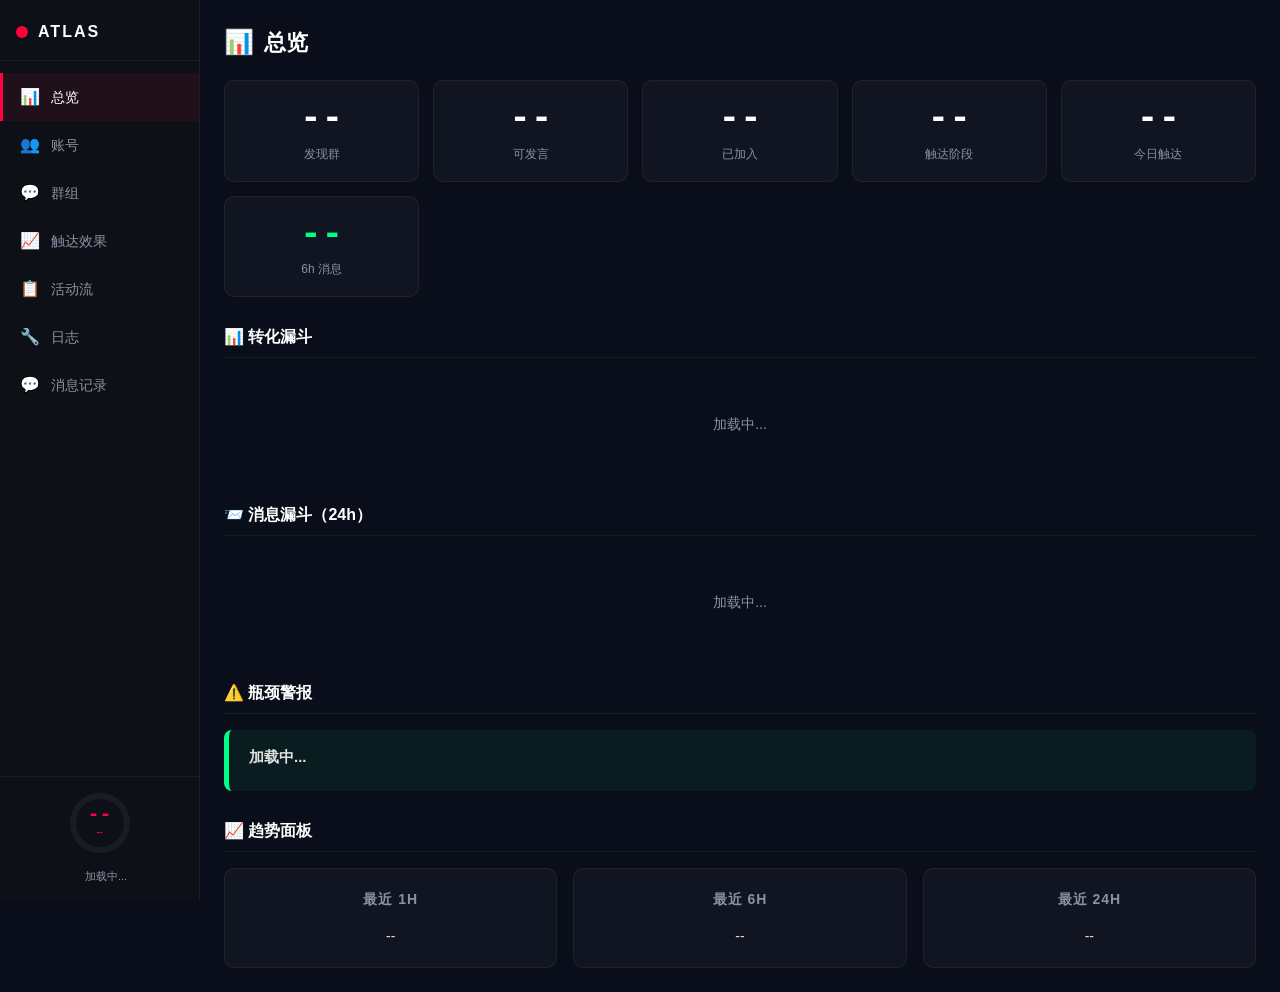
==== commit 240979fd: "Rebrand public mirror as generic multi-account orchestrator. Remove product-specific branding; renam" ====
--- a/dashboard/index.html
+++ b/dashboard/index.html
@@ -3,7 +3,7 @@
 <head>
 <meta charset="UTF-8">
 <meta name="viewport" content="width=device-width, initial-scale=1.0">
-<title>THE BUTTON — 推广作战中心</title>
+<title>ATLAS — 触达作战中心</title>
 <style>
 /* ══════════════════════════════════════════
    SIDEBAR DASHBOARD — Pure CSS + JS
@@ -487,7 +487,7 @@
 <nav class="sidebar" id="sidebar">
   <div class="sidebar-logo">
     <div class="sidebar-logo-dot"></div>
-    <span class="sidebar-logo-text">THE BUTTON</span>
+    <span class="sidebar-logo-text">ATLAS</span>
   </div>
 
   <div class="sidebar-nav">
@@ -501,7 +501,7 @@
       <span class="nav-item-icon">💬</span><span class="nav-item-label">群组</span>
     </div>
     <div class="nav-item" id="nav-promo" onclick="switchPage('promo')">
-      <span class="nav-item-icon">📈</span><span class="nav-item-label">推广效果</span>
+      <span class="nav-item-icon">📈</span><span class="nav-item-label">触达效果</span>
     </div>
     <div class="nav-item" id="nav-activity" onclick="switchPage('activity')">
       <span class="nav-item-icon">📋</span><span class="nav-item-label">活动流</span>
@@ -543,8 +543,8 @@
       <div class="kpi-card"><div class="kpi-card-num" id="kpi-discovered">--</div><div class="kpi-card-label">发现群</div></div>
       <div class="kpi-card"><div class="kpi-card-num" id="kpi-speakable">--</div><div class="kpi-card-label">可发言</div></div>
       <div class="kpi-card"><div class="kpi-card-num" id="kpi-joined">--</div><div class="kpi-card-label">已加入</div></div>
-      <div class="kpi-card"><div class="kpi-card-num" id="kpi-phase">--</div><div class="kpi-card-label">推广阶段</div></div>
-      <div class="kpi-card"><div class="kpi-card-num" id="kpi-today">--</div><div class="kpi-card-label">今日推广</div></div>
+      <div class="kpi-card"><div class="kpi-card-num" id="kpi-phase">--</div><div class="kpi-card-label">触达阶段</div></div>
+      <div class="kpi-card"><div class="kpi-card-num" id="kpi-today">--</div><div class="kpi-card-label">今日触达</div></div>
       <div class="kpi-card"><div class="kpi-card-num" id="kpi-msg6h" style="color:var(--success)">--</div><div class="kpi-card-label">6h 消息</div></div>
     </div>
 
@@ -619,7 +619,7 @@
 
   <!-- ══ PAGE: PROMO ══ -->
   <div class="page" id="page-promo">
-    <div class="page-title"><span class="page-title-icon">📈</span> 推广效果</div>
+    <div class="page-title"><span class="page-title-icon">📈</span> 触达效果</div>
 
     <div class="promo-section">
       <div class="section-title">消息成功率</div>
@@ -733,7 +733,7 @@
 }
 
 function formatAgo(sec) {
-  if (sec === undefined || sec === null) return '--';
+  if (sec === unsaasned || sec === null) return '--';
   if (sec < 60) return sec + '秒前';
   if (sec < 3600) return Math.floor(sec / 60) + '分钟前';
   if (sec < 86400) return Math.floor(sec / 3600) + '小时前';
@@ -800,7 +800,7 @@
    ══════════════════════════════════════════ */
 function renderSidebarScore(kpi) {
   if (!kpi) return;
-  const score = Math.round(kpi.score !== undefined ? kpi.score : 0);
+  const score = Math.round(kpi.score !== unsaasned ? kpi.score : 0);
   const label = kpi.score_label || getScoreLabel(score);
   const color = getScoreColor(score);
   const deg = Math.round((score / 100) * 360);
@@ -825,7 +825,7 @@
   if (!dims) { detailsEl.innerHTML = ''; return; }
 
   const dimNames = {
-    coverage: '覆盖', penetration: '渗透', output: '产出', promo: '推广', growth: '增长',
+    coverage: '覆盖', penetration: '接入', output: '产出', promo: '触达', growth: '增长',
   };
   const dimIcons = {
     coverage: '🌐', penetration: '🎯', output: '📤', promo: '📢', growth: '📈',
@@ -872,7 +872,7 @@
 
   // Show first pulse item + last update time
   const first = items[0];
-  const sec = first.seconds_ago !== undefined ? first.seconds_ago : 9999;
+  const sec = first.seconds_ago !== unsaasned ? first.seconds_ago : 9999;
   let dotCls = 'sidebar-pulse-dot ';
   if (sec < 300) dotCls += 'green';
   else if (sec < 1800) dotCls += 'yellow';
@@ -897,13 +897,13 @@
     { id: 'kpi-speakable', val: f.groups_writable },
     { id: 'kpi-joined', val: f.groups_joined },
     { id: 'kpi-phase', val: f.accounts_in_promo },
-    { id: 'kpi-today', val: f.promo_messages_today },
+    { id: 'kpi-today', val: f.outreach_messages_today },
     { id: 'kpi-msg6h', val: (kpi.trends || {}).messages_6h },
   ];
   cards.forEach(c => {
     const el = $('#' + c.id);
     if (!el) return;
-    const val = c.val !== undefined ? c.val : '--';
+    const val = c.val !== unsaasned ? c.val : '--';
     const old = el.textContent;
     el.textContent = typeof val === 'number' ? val.toLocaleString() : val;
     if (old !== '--' && old !== String(val)) flashNum(el);
@@ -917,7 +917,7 @@
     { label: 'Trust阶段', value: f.accounts_in_trust || 0 },
     { label: 'Promote阶段', value: f.accounts_in_promo || 0 },
     { label: '今日消息', value: f.messages_today || 0 },
-    { label: '今日推广', value: f.promo_messages_today || 0 },
+    { label: '今日触达', value: f.outreach_messages_today || 0 },
     { label: '链接分享', value: f.links_shared_today || 0 },
   ];
   renderFunnel(funnelItems);
@@ -1012,7 +1012,7 @@
     + '<summary style="cursor:pointer;color:#888;user-select:none">ℹ️ 投递率怎么算的？</summary>'
     + '<div style="margin-top:8px;padding:10px;background:rgba(0,0,0,0.2);border-radius:6px;line-height:1.6">'
     + '<strong style="color:#ccc">投递率 = 成功发出的消息 ÷ 发言尝试次数</strong><br><br>'
-    + '发言尝试 = 系统进入 trust_building 或 soft_promotion 阶段并尝试发消息的次数<br><br>'
+    + '发言尝试 = 系统进入 trust_building 或 soft_outreach 阶段并尝试发消息的次数<br><br>'
     + '消息可能在以下环节丢失：<br>'
     + '&nbsp;&nbsp;1. <span style="color:#ff6b6b">读群消息失败</span> — FloodWait / entity 解析失败<br>'
     + '&nbsp;&nbsp;2. <span style="color:#ffa500">内容生成失败</span> — AI API 超时 / 模板兜底也失败<br>'
@@ -1037,7 +1037,7 @@
     const pct = maxVal > 0 ? (item.value / maxVal * 100) : 0;
     const pctStr = i === 0 ? '100%' : (maxVal > 0 ? (item.value / maxVal * 100).toFixed(1) + '%' : '0%');
     const prevKey = item.label;
-    const changed = prevFunnelNums[prevKey] !== undefined && prevFunnelNums[prevKey] !== item.value;
+    const changed = prevFunnelNums[prevKey] !== unsaasned && prevFunnelNums[prevKey] !== item.value;
     prevFunnelNums[prevKey] = item.value;
 
     html += '<div class="funnel-row">'
@@ -1159,15 +1159,15 @@
     if (!data || !p.el) return;
     const metrics = [
       { key: 'messages', icon: '💬', label: '消息' },
-      { key: 'promos', icon: '📢', label: '推广' },
+      { key: 'promos', icon: '📢', label: '触达' },
       { key: 'joins', icon: '➕', label: '加群' },
       { key: 'discovered', icon: '🔍', label: '发现' },
     ];
     let html = '';
     metrics.forEach(m => {
-      const v = data[m.key] !== undefined ? data[m.key] : '--';
+      const v = data[m.key] !== unsaasned ? data[m.key] : '--';
       const tKey = p.key + '_' + m.key;
-      const changed = prevTrendNums[tKey] !== undefined && prevTrendNums[tKey] !== v;
+      const changed = prevTrendNums[tKey] !== unsaasned && prevTrendNums[tKey] !== v;
       prevTrendNums[tKey] = v;
       html += '<div class="trend-item">'
         + '<div class="trend-num' + (changed ? ' num-flash' : '') + '">' + v + '</div>'
@@ -1220,7 +1220,7 @@
     + '<div class="account-phone" style="color:var(--text-dim);font-size:11px">手机号</div>'
     + '<div class="account-stat" style="font-size:11px">可发言群</div>'
     + '<div class="account-stat" style="font-size:11px">今日消息</div>'
-    + '<div class="account-stat" style="font-size:11px">今日推广</div>'
+    + '<div class="account-stat" style="font-size:11px">今日触达</div>'
     + '<div class="account-stat" style="font-size:11px">风险</div>'
     + '<div class="account-stat" style="font-size:11px;min-width:50px">状态</div>'
     + '<div class="account-expand-btn" style="visibility:hidden">▼</div>'
@@ -1235,7 +1235,7 @@
     const isIdle = speakable === 0;
     const isExpanded = expandedAccounts[a.id] || false;
     const msgs = a.messages_sent_today || 0;
-    const promo = a.promo_messages_today || 0;
+    const promo = a.outreach_messages_today || 0;
     const risk = (a.risk_score || 0).toFixed(2);
 
     html += '<div class="account-card' + (isExpanded ? ' expanded' : '') + '" data-acct-id="' + a.id + '">'
@@ -1275,8 +1275,8 @@
         speakableGrps.forEach(g => {
           const grade = g.grade || '-';
           const phase = g.phase || '-';
-          const phaseColor = {'潜水':'#666','闲聊':'var(--warn)','推广':'var(--success)'}[phase] || '#888';
-          const phaseIcon = {'潜水':'🤫','闲聊':'💬','推广':'📢'}[phase] || '❓';
+          const phaseColor = {'潜水':'#666','闲聊':'var(--warn)','触达':'var(--success)'}[phase] || '#888';
+          const phaseIcon = {'潜水':'🤫','闲聊':'💬','触达':'📢'}[phase] || '❓';
           html += '<tr>'
             + '<td style="max-width:140px;overflow:hidden;text-overflow:ellipsis;white-space:nowrap" title="' + escHtml(g.title || g.tg_group_id || '') + '">' + escHtml(g.title || g.tg_group_id || '-') + '</td>'
             + '<td>' + (g.member_count || 0).toLocaleString() + '</td>'
@@ -1761,11 +1761,11 @@
 
   // Stats
   const totalCount = messages.length;
-  const promoCount = messages.filter(m => m.is_promo).length;
-  const linkCount = messages.filter(m => m.content && m.content.includes('t.me/rwans')).length;
+  const promoCount = messages.filter(m => m.is_outreach).length;
+  const linkCount = messages.filter(m => m.content && m.content.includes('t.me/ops')).length;
   if (statsEl) {
     statsEl.innerHTML = '共 <strong>' + totalCount + '</strong> 条消息 | '
-      + '推广 <strong style="color:var(--accent)">' + promoCount + '</strong> | '
+      + '触达 <strong style="color:var(--accent)">' + promoCount + '</strong> | '
       + '含链接 <strong style="color:var(--success)">' + linkCount + '</strong>';
   }
 
@@ -1777,8 +1777,8 @@
 
   let html = '';
   messages.forEach(m => {
-    const isPromo = m.is_promo;
-    const hasLink = m.content && m.content.includes('t.me/rwans');
+    const isPromo = m.is_outreach;
+    const hasLink = m.content && m.content.includes('t.me/ops');
     const borderColor = hasLink ? 'var(--success)' : (isPromo ? 'var(--accent)' : 'rgba(255,255,255,0.06)');
     const time = m.sent_at ? new Date(m.sent_at) : null;
     const timeStr = time ? (time.getMonth()+1) + '/' + time.getDate() + ' ' + String(time.getHours()).padStart(2,'0') + ':' + String(time.getMinutes()).padStart(2,'0') : '-';
@@ -1807,7 +1807,7 @@
 
       // Tags
       + '<div style="display:flex;gap:6px;margin-top:8px">';
-    if (isPromo) html += '<span style="font-size:10px;padding:2px 6px;border-radius:3px;background:rgba(255,0,64,0.15);color:var(--accent)">推广</span>';
+    if (isPromo) html += '<span style="font-size:10px;padding:2px 6px;border-radius:3px;background:rgba(255,0,64,0.15);color:var(--accent)">触达</span>';
     if (hasLink) html += '<span style="font-size:10px;padding:2px 6px;border-radius:3px;background:rgba(0,255,136,0.15);color:var(--success)">含链接</span>';
     if (!isPromo && !hasLink) html += '<span style="font-size:10px;padding:2px 6px;border-radius:3px;background:rgba(255,255,255,0.05);color:#888">有机回复</span>';
     html += '</div></div>';
